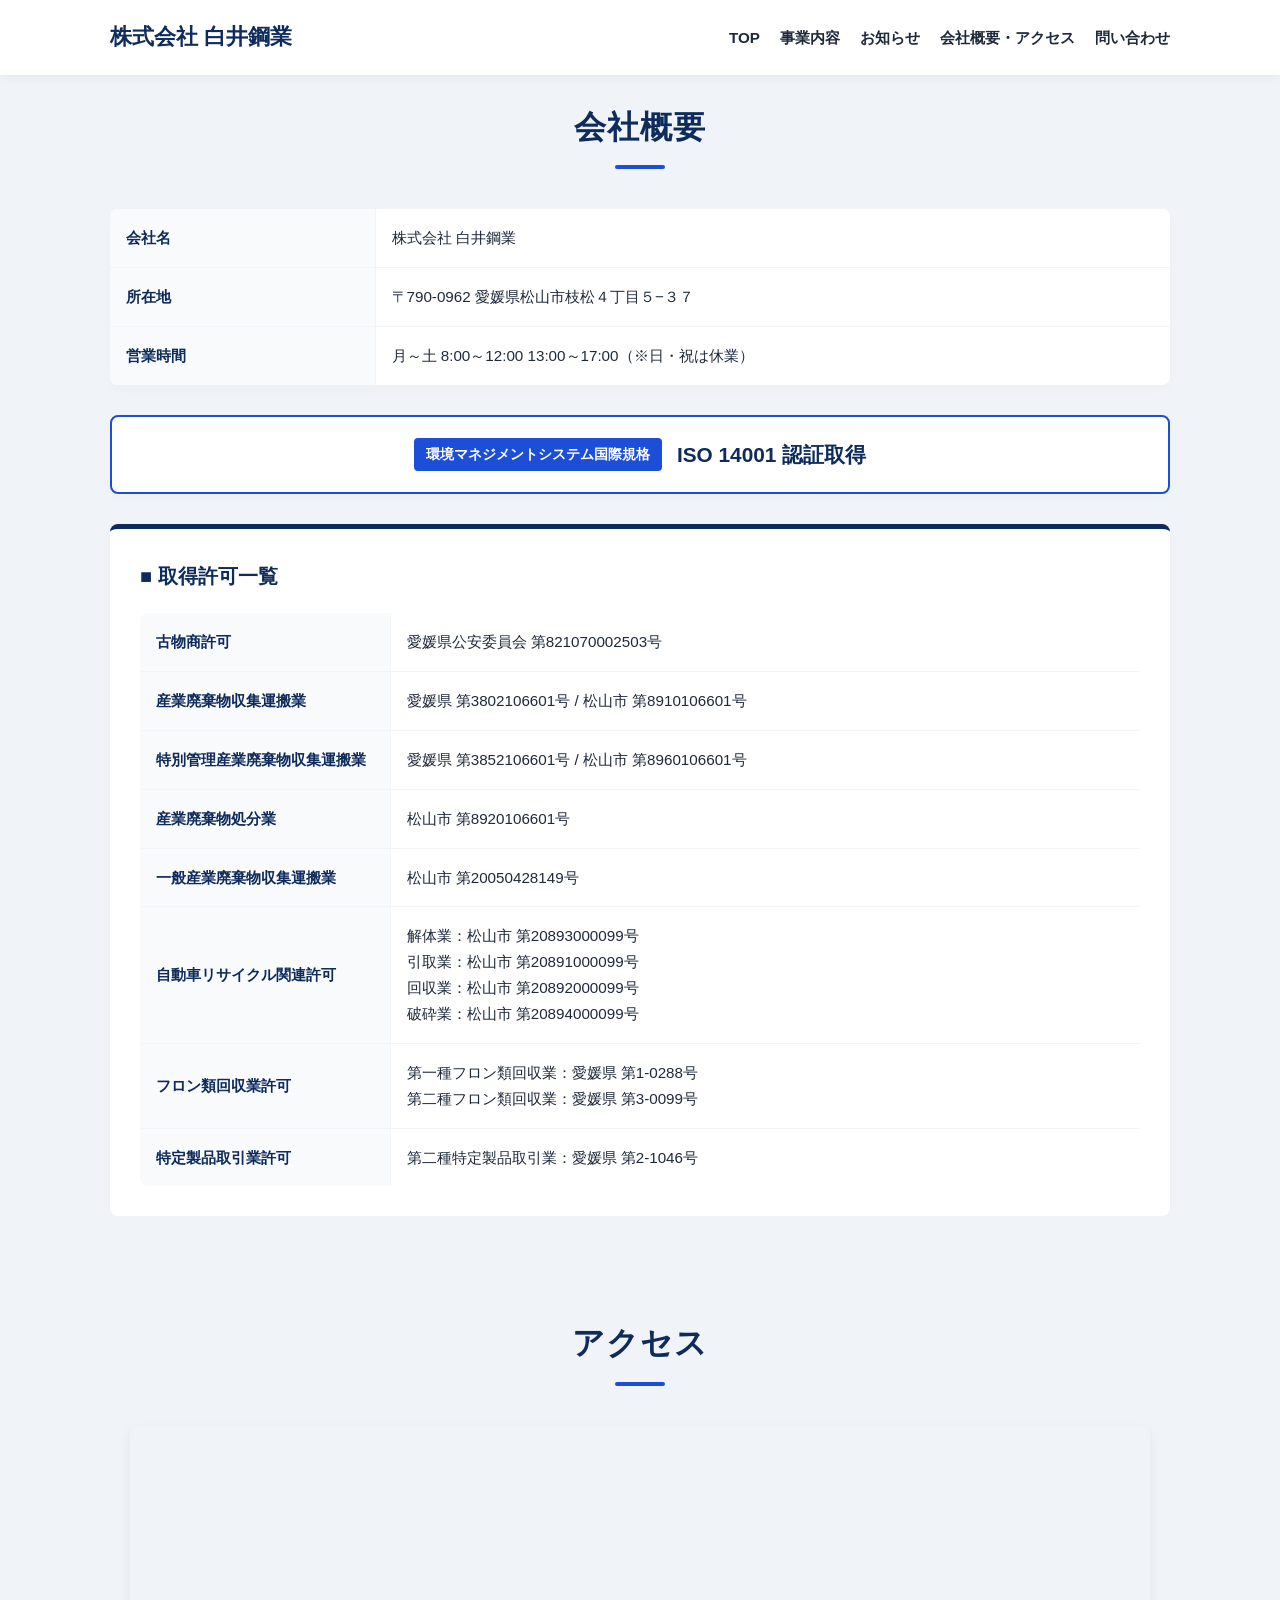
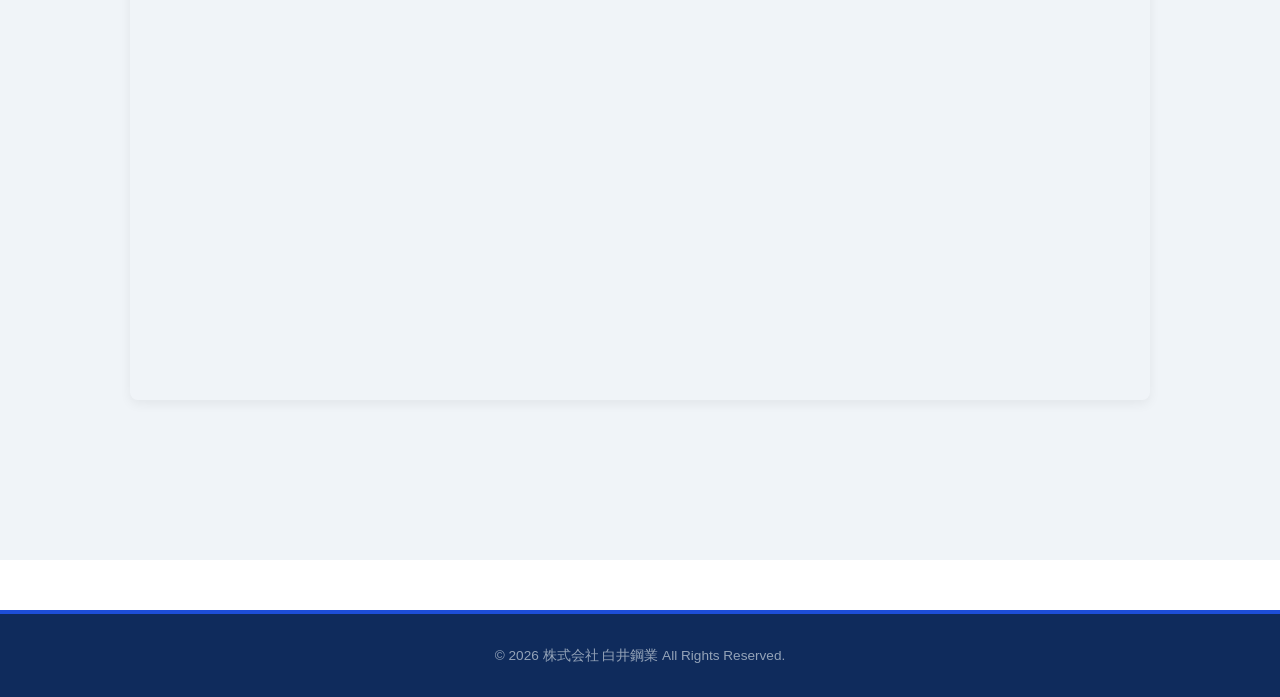
==== about.html @ 4e647e59 "Add files via upload" ====
<!DOCTYPE html>
<html lang="ja">
<head>
    <meta charset="UTF-8">
    <meta name="viewport" content="width=device-width, initial-scale=1.0">
    <title>株式会社 白井鋼業</title>
    <style>
        /* ベーススタイル */
        html {
            scroll-behavior: smooth;
        }
        :root {
            --primary-color: #0f2b5c; /* 白井鋼業様の軸となる「深いロイヤルブルー」 */
            --secondary-color: #1d4ed8; /* アクセントとなる鮮やかな青 */
            --accent-color: #60a5fa; /* 暗い背景でもハッキリ見える明るい青 */
            --alert-color: #e11d48; /* 注意書き用のハッキリした赤 */
            --dark-color: #1e293b; /* 通常文字用の濃いグレー（ほぼ黒） */
            --light-color: #f0f4f8; /* 薄い背景用の爽やかな淡いブルーグレー */
        }
        * { box-sizing: border-box; margin: 0; padding: 0; }
        body { font-family: 'Helvetica Neue', Arial, 'Hiragino Kaku Gothic ProN', Meiryo, sans-serif; line-height: 1.7; color: var(--dark-color); background: #fff; }
        a { text-decoration: none; color: inherit; transition: 0.2s; }
        ul { list-style: none; }
        .container { max-width: 1100px; margin: 0 auto; padding: 0 20px; }
        
        /* セクションタイトル */
        .section-title { text-align: center; margin-bottom: 40px; font-size: 2rem; font-weight: bold; position: relative; padding-bottom: 15px; letter-spacing: 1px; color: var(--primary-color); }
        .section-title::after { content: ''; position: absolute; bottom: 0; left: 50%; transform: translateX(-50%); width: 50px; height: 4px; background: var(--secondary-color); border-radius: 2px; }
        section { padding: 80px 0; }

 /* ヘッダーの統一設定 */
        header { background: #fff; box-shadow: 0 2px 10px rgba(0,0,0,0.05); position: fixed; width: 100%; top: 0; height: 75px; z-index: 100; display: flex; align-items: center; }
        .header-wrap { display: flex; justify-content: space-between; align-items: center; width: 100%; max-width: 1100px; margin: 0 auto; padding: 0 20px; }
        .logo { font-weight: bold; font-size: 1.35rem; color: #0f2b5c; }
        .nav-links { display: flex; gap: 20px; font-weight: bold; font-size: 0.95rem; }
        .nav-links a:hover { color: #1d4ed8; }

/* 修正後（例：200pxにするとかなり広くなります） */
#about { 
    background-color: var(--light-color); 
    padding-top: 100px; /* ここを大きくすると上の余白が広がります */
    padding-bottom: 80px;

/* 2. アクセスセクション（上の表との距離を確保） */
.access-section {
    margin-top: 200px; /* ここでアクセスの上の隙間を調整します（広げたい場合は数字を大きくしてください） */
}



        /* メインビジュアル（美しいブルーグラデーション） */
        .hero { 
            background: linear-gradient(135deg, #0f2b5c 0%, #1e40af 100%); 
            padding: 130px 0 80px; 
            text-align: center; 
            margin-top: 75px; 
        }
        .fade-in-up {
            opacity: 0;
            transform: translateY(20px);
            animation: popUp 1.2s ease-out forwards;
            max-width: 500px;
            width: 85%;
            height: auto;
            margin: 0 auto 35px auto;
            display: block;
            filter: drop-shadow(0 8px 16px rgba(0,0,0,0.25));
        }
        @keyframes popUp {
            to { opacity: 1; transform: translateY(0); }
        }

        /* ボタン */
        .hero-btns { display: flex; justify-content: center; gap: 15px; flex-wrap: wrap; }
        .btn { display: inline-block; padding: 14px 35px; font-weight: bold; border-radius: 6px; transition: 0.3s; cursor: pointer; font-size: 0.95rem; box-shadow: 0 4px 6px rgba(0,0,0,0.1); }
        .btn-corporate { background: transparent; color: #fff; border: 2px solid rgba(255,255,255,0.5); }
        .btn-corporate:hover { background: rgba(255,255,255,0.15); border-color: #fff; }
        .btn-individual { background: #fff; color: var(--primary-color); border: 2px solid #fff; }
        .btn-individual:hover { background: var(--light-color); border-color: var(--light-color); }
        .btn:hover { transform: translateY(-2px); box-shadow: 0 8px 15px rgba(0,0,0,0.2); }

        /* グリッド ＆ カード（後半の見やすさを維持） */
        .grid { display: grid; grid-template-columns: repeat(auto-fit, minmax(240px, 1fr)); gap: 25px; margin-bottom: 40px; }
        .card { background: #fff; padding: 30px 25px; border-radius: 8px; box-shadow: 0 4px 15px rgba(15,23,42,0.04); border: 1px solid #e2e8f0; }
        .card h3 { margin-bottom: 15px; color: var(--primary-color); font-size: 1.2rem; font-weight: bold; }
        .step-num { display: inline-block; background: var(--secondary-color); color: #fff; width: 24px; height: 24px; text-align: center; line-height: 24px; border-radius: 50%; margin-right: 10px; font-size: 0.85rem; font-weight: bold; }

        /* 注意書き（スマホでもハッキリと） */
        .alert-text { color: var(--alert-color); font-weight: bold; margin-top: 15px; font-size: 0.95rem; background: rgba(225,29,72,0.06); padding: 12px; border-radius: 6px; border-left: 4px solid var(--alert-color); }

        /* 1. 事業内容（青ベースの高コントラスト） */
        #business { background: var(--primary-color); color: #fff; }
        #business .section-title { color: #fff; }
        #business .section-title::after { background: var(--accent-color); }
        .business-card-grid { display: grid; grid-template-columns: repeat(auto-fit, minmax(230px, 1fr)); gap: 15px; }
        .business-card { background: rgba(255,255,255,0.06); border: 1px solid rgba(255,255,255,0.12); padding: 22px; border-radius: 8px; text-align: center; font-weight: bold; color: #f8fafc; transition: 0.3s; font-size: 1rem; display: flex; align-items: center; justify-content: center; min-height: 70px; }
        .business-card:hover { border-color: var(--accent-color); background: rgba(255,255,255,0.15); transform: translateY(-2px); }

        /* 3. 取り扱い品目（スクラップ） */
        #items { background-color: var(--light-color); }
        .items-list { display: grid; grid-template-columns: repeat(auto-fit, minmax(280px, 1fr)); gap: 20px; }
        .item-box { border: 1px solid #e2e8f0; padding: 22px; border-radius: 8px; background: #fff; box-shadow: 0 4px 10px rgba(0,0,0,0.02); transition: 0.3s; border-left: 5px solid var(--secondary-color); }
        .item-box:hover { transform: translateY(-2px); box-shadow: 0 8px 20px rgba(0,0,0,0.06); }
        .item-title { font-size: 1.2rem; font-weight: bold; color: var(--primary-color); margin-bottom: 6px; }
        .item-desc { font-size: 0.95rem; color: #475569; }

        /* 会社概要・テーブル */
        #about { background-color: var(--light-color); }
        .profile-table { width: 100%; border-collapse: collapse; background: #fff; box-shadow: 0 4px 12px rgba(0,0,0,0.02); border-radius: 8px; overflow: hidden; margin-bottom: 30px; }
        .profile-table th, .profile-table td { padding: 16px; border-bottom: 1px solid #f1f5f9; text-align: left; font-size: 0.95rem; }
        .profile-table th { width: 25%; background: #f8fafc; font-weight: bold; color: var(--primary-color); border-right: 1px solid #f1f5f9; }
        .profile-table tr:last-child th, .profile-table tr:last-child td { border-bottom: none; }
        
        /* ISO認証ボックス */
        .iso-box { background: #fff; border: 2px solid var(--secondary-color); padding: 20px; border-radius: 8px; display: flex; align-items: center; justify-content: center; gap: 15px; box-shadow: 0 4px 10px rgba(0,0,0,0.02); margin: 30px 0; }
        .iso-badge { background: var(--secondary-color); color: #fff; padding: 5px 12px; font-weight: bold; border-radius: 4px; font-size: 0.85rem; }
        .iso-text { font-size: 1.3rem; font-weight: bold; color: var(--primary-color); }

        /* 許認可エリア */
        .license-container { background: #fff; padding: 30px; border-radius: 8px; border-top: 5px solid var(--primary-color); box-shadow: 0 4px 12px rgba(0,0,0,0.02); }

        /* アクセス */
        .access-title { font-size: 1.35rem; font-weight: bold; color: var(--primary-color); margin-bottom: 15px; }
        .map-container { position: relative; padding-bottom: 56.25%; height: 0; overflow: hidden; border-radius: 8px; box-shadow: 0 4px 12px rgba(0,0,0,0.06); margin-top: 15px; }
        .map-container iframe { position: absolute; top: 0; left: 0; width: 100% !important; height: 100% !important; border: 0; }

        /* お問い合わせエリア */
        .contact-box { background: #fff; padding: 45px 30px; border-radius: 12px; box-shadow: 0 8px 25px rgba(15,23,42,0.06); text-align: center; border: 1px solid #e2e8f0; }
        .tel-card { background: var(--light-color); padding: 25px 20px; border-radius: 8px; border: 2px solid var(--secondary-color); max-width: 600px; margin: 25px auto 20px auto; }
        .tel-card label { display: block; font-size: 0.95rem; color: var(--secondary-color); font-weight: bold; margin-bottom: 8px; }
        .tel-number { font-size: 3.2rem; font-weight: bold; color: var(--primary-color); line-height: 1.2; font-family: Arial, sans-serif; }
        .tel-number a { color: var(--primary-color); text-decoration: none; }

        .sub-contact-line { display: flex; justify-content: center; gap: 40px; flex-wrap: wrap; margin-top: 25px; font-size: 1.15rem; color: #334155; }
        .sub-contact-line span strong { color: var(--primary-color); }
        .email-link { color: var(--secondary-color); font-weight: bold; text-decoration: underline; }

        /* フッター */
        footer { background: var(--primary-color); color: #94a3b8; text-align: center; padding: 25px 0; font-size: 0.85rem; border-top: 4px solid var(--secondary-color); }

        /* 📱 スマホ専用の表示調整（ここで見えにくさを解消） */
        @media (max-width: 768px) {
            .nav-links { display: none; } /* スマホではナビを非表示にしスッキリ */
            section { padding: 55px 0; }
            .section-title { font-size: 1.6rem; margin-bottom: 30px; }
            
            /* メイン画像とボタンの調整 */
            .hero { padding: 110px 0 60px; margin-top: 75px; }
            .fade-in-up { max-width: 90%; margin-bottom: 25px; }
            .btn { width: 100%; max-width: 280px; padding: 14px; text-align: center; }
            
            /* 表（テーブル）をスマホで見やすく縦並びに */
            .profile-table th, .profile-table td { display: block; width: 100%; border-right: none; padding: 12px 15px; }
            .profile-table th { background: #f1f5f9; border-bottom: none; }
            
            /* ISOと許認可の調整 */
            .iso-box { flex-direction: column; text-align: center; gap: 8px; padding: 15px; }
            .iso-text { font-size: 1.1rem; }
            .license-container { padding: 15px; }
            
            /* 電話番号をスマホで押しやすいサイズに */
            .tel-number { font-size: 2.2rem; }
            .tel-number a { pointer-events: auto; color: var(--secondary-color); text-decoration: underline; } /* スマホでは青文字にしてリンクだと分かりやすく */
            
            .sub-contact-line { flex-direction: column; gap: 10px; font-size: 1.05rem; align-items: center; }
        }
    </style>
</head>
<body>

    <!-- ヘッダー -->
    <header>
        <div class="container header-wrap">
            <div class="logo">株式会社 白井鋼業</div>
<nav>
    <ul class="nav-links" id="navLinks">
        <!-- #business とすることで id="business" のセクションへ飛びます -->
        <li><a href="index.html#top">TOP</a></li>
        <!-- #business とすることで id="business" のセクションへ飛びます -->
        <li><a href="business.html">事業内容</a></li>
        <li><a href="news.html">お知らせ</a></li>
        <li><a href="about.html">会社概要・アクセス</a></li>
        <li><a href="top.html#contact">問い合わせ</a></li>
    </ul>
</nav>

        </div>
    </header>



   
    <!-- 5. 会社概要・許認可 -->
<section id="about">
        <div class="container">
            <h2 class="section-title">会社概要</h2>
            <div class="about-wrap">
                
                <!-- 会社概要（基本情報） -->
                <table class="profile-table">
                    <tr>
                        <th>会社名</th>
                        <td>株式会社 白井鋼業</td>
                    </tr>
                    <tr>
                        <th>所在地</th>
                        <td>〒790-0962 愛媛県松山市枝松４丁目５−３７</td>
                    </tr>
                    <tr>
                        <th>営業時間</th>
                        <td>月～土 8:00～12:00 13:00～17:00（※日・祝は休業）</td>
                    </tr>
                </table>

                <!-- 認証取得 ISO 14001 ボックス -->
                <div class="iso-box">
                    <span class="iso-badge">環境マネジメントシステム国際規格</span>
                    <span class="iso-text">ISO 14001 認証取得</span>
                </div>

                <!-- 取得許可 -->
                <div class="license-container">
                    <h3 style="margin-bottom: 20px; font-size: 1.25rem; font-weight:bold; color: var(--primary-color);">■ 取得許可一覧</h3>
                    <table class="profile-table" style="box-shadow: none; margin-bottom: 0;">
                        <tr><th>古物商許可</th><td>愛媛県公安委員会 第821070002503号</td></tr>
                        <tr><th>産業廃棄物収集運搬業</th><td>愛媛県 第3802106601号 / 松山市 第8910106601号</td></tr>
                        <tr><th>特別管理産業廃棄物収集運搬業</th><td>愛媛県 第3852106601号 / 松山市 第8960106601号</td></tr>
                        <tr><th>産業廃棄物処分業</th><td>松山市 第8920106601号</td></tr>
                        <tr><th>一般産業廃棄物収集運搬業</th><td>松山市 第20050428149号</td></tr>
                        <tr><th>自動車リサイクル関連許可</th><td>解体業：松山市 第20893000099号<br>引取業：松山市 第20891000099号<br>回収業：松山市 第20892000099号<br>破砕業：松山市 第20894000099号</td></tr>
                        <tr><th>フロン類回収業許可</th><td>第一種フロン類回収業：愛媛県 第1-0288号<br>第二種フロン類回収業：愛媛県 第3-0099号</td></tr>
                        <tr><th>特定製品取引業許可</th><td>第二種特定製品取引業：愛媛県 第2-1046号</td></tr>
                    </table>
                </div>


               <!-- アクセス＆Googleマップ -->
<section id="about">
        <div class="container">
            <h2 class="section-title">アクセス</h2>
            <div class="about-wrap">
                    <div class="map-container">
                        <iframe src="https://www.google.com/maps/embed?pb=!1m18!1m12!1m3!1d3931.378990721318!2d132.7812242761702!3d33.831172629370386!2m3!1f0!2f0!3f0!3m2!1i1024!2i768!4f13.1!3m3!1m2!1s0x354fe5fd306ce863%3A0xf40fdbd96e90636!2zKOagqinnmb3kupXpi7zmpa0!5e1!3m2!1sja!2sjp!4v1782179105269!5m2!1sja!2sjp" loading="lazy" referrerpolicy="no-referrer-when-downgrade"></iframe>
                    </div>
                </div>

            </div>
        </div>
    </section>

    <!-- フッター -->
<footer style="background-color: #0f2b5c; color: #94a3b8; text-align: center; padding: 30px 0; border-top: 4px solid #1d4ed8; margin-top: 50px; font-size: 0.85rem;">
    <p>&copy; 2026 株式会社 白井鋼業 All Rights Reserved.</p>
</footer>

</body>
</html>
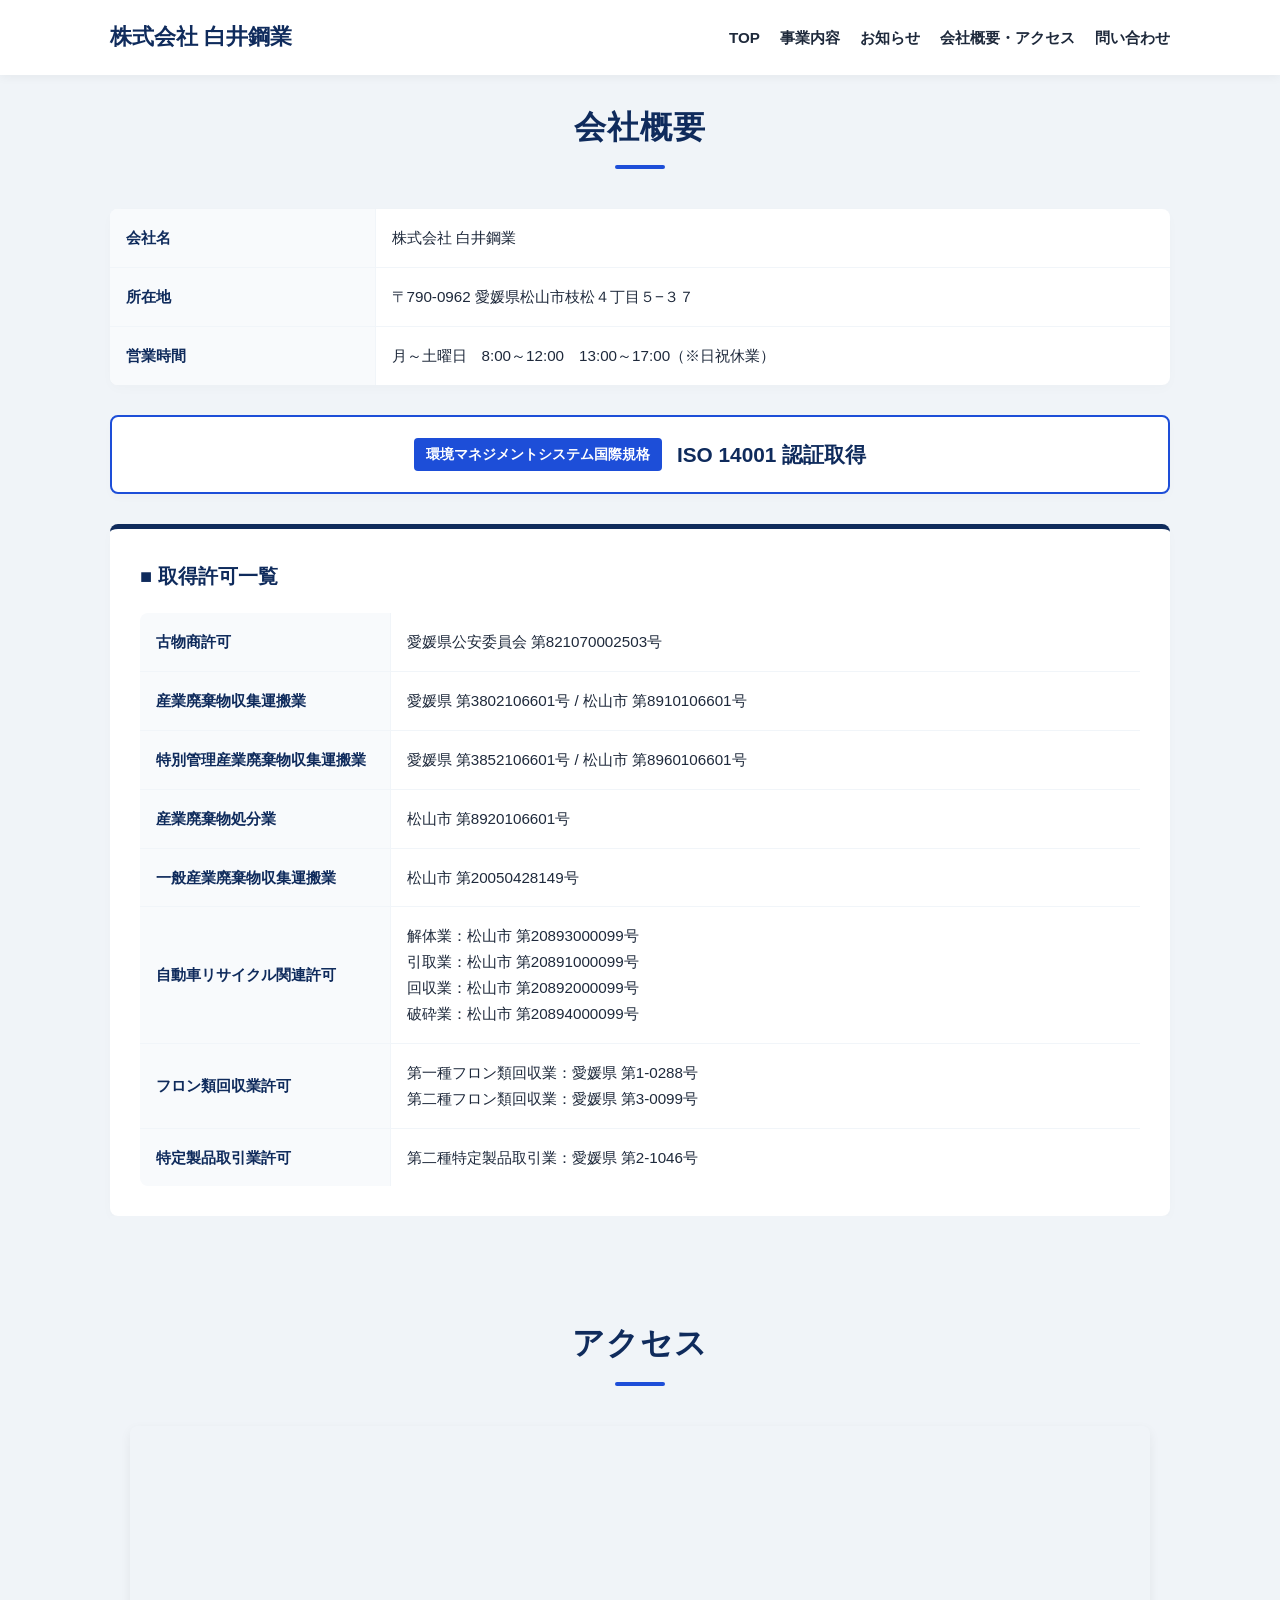
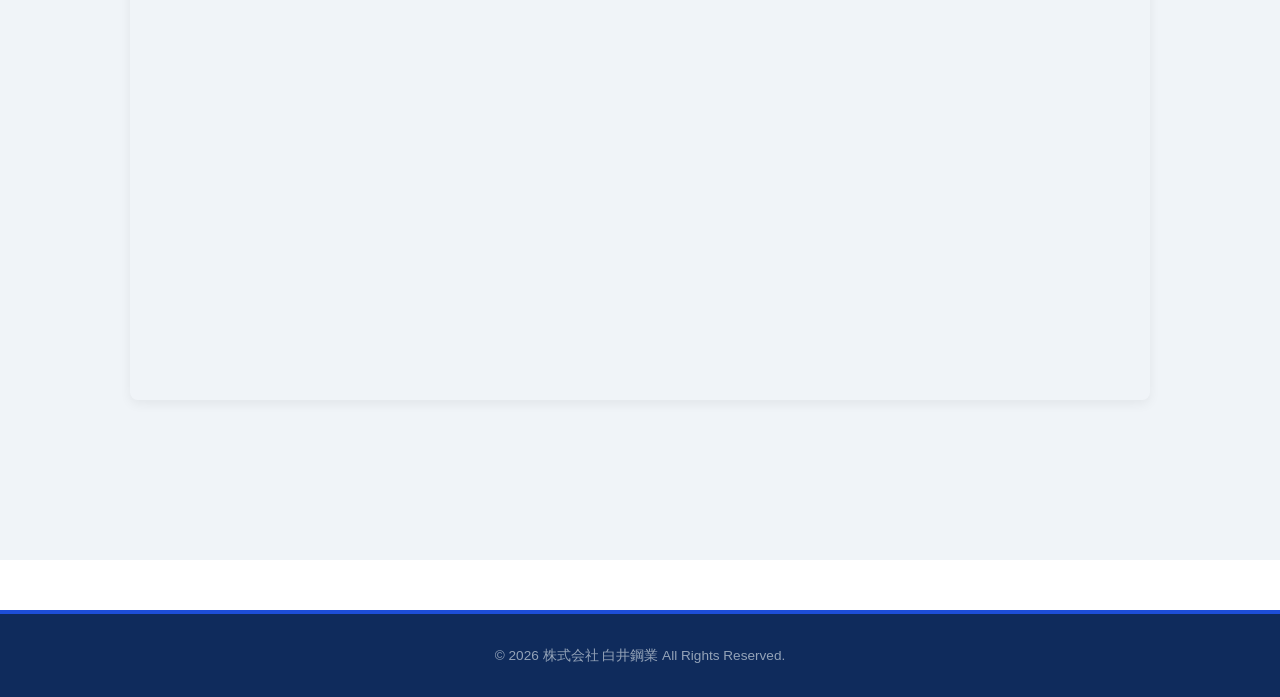
==== commit 342bd5c9: "Add files via upload" ====
--- a/about.html
+++ b/about.html
@@ -174,13 +174,11 @@
             <div class="logo">株式会社 白井鋼業</div>
 <nav>
     <ul class="nav-links" id="navLinks">
-        <!-- #business とすることで id="business" のセクションへ飛びます -->
         <li><a href="index.html#top">TOP</a></li>
-        <!-- #business とすることで id="business" のセクションへ飛びます -->
         <li><a href="business.html">事業内容</a></li>
         <li><a href="news.html">お知らせ</a></li>
         <li><a href="about.html">会社概要・アクセス</a></li>
-        <li><a href="top.html#contact">問い合わせ</a></li>
+        <li><a href="index.html#contact">問い合わせ</a></li>
     </ul>
 </nav>
 
@@ -208,7 +206,7 @@
                     </tr>
                     <tr>
                         <th>営業時間</th>
-                        <td>月～土 8:00～12:00 13:00～17:00（※日・祝は休業）</td>
+                        <td>月～土曜日　8:00～12:00　13:00～17:00（※日祝休業）</td>
                     </tr>
                 </table>
 
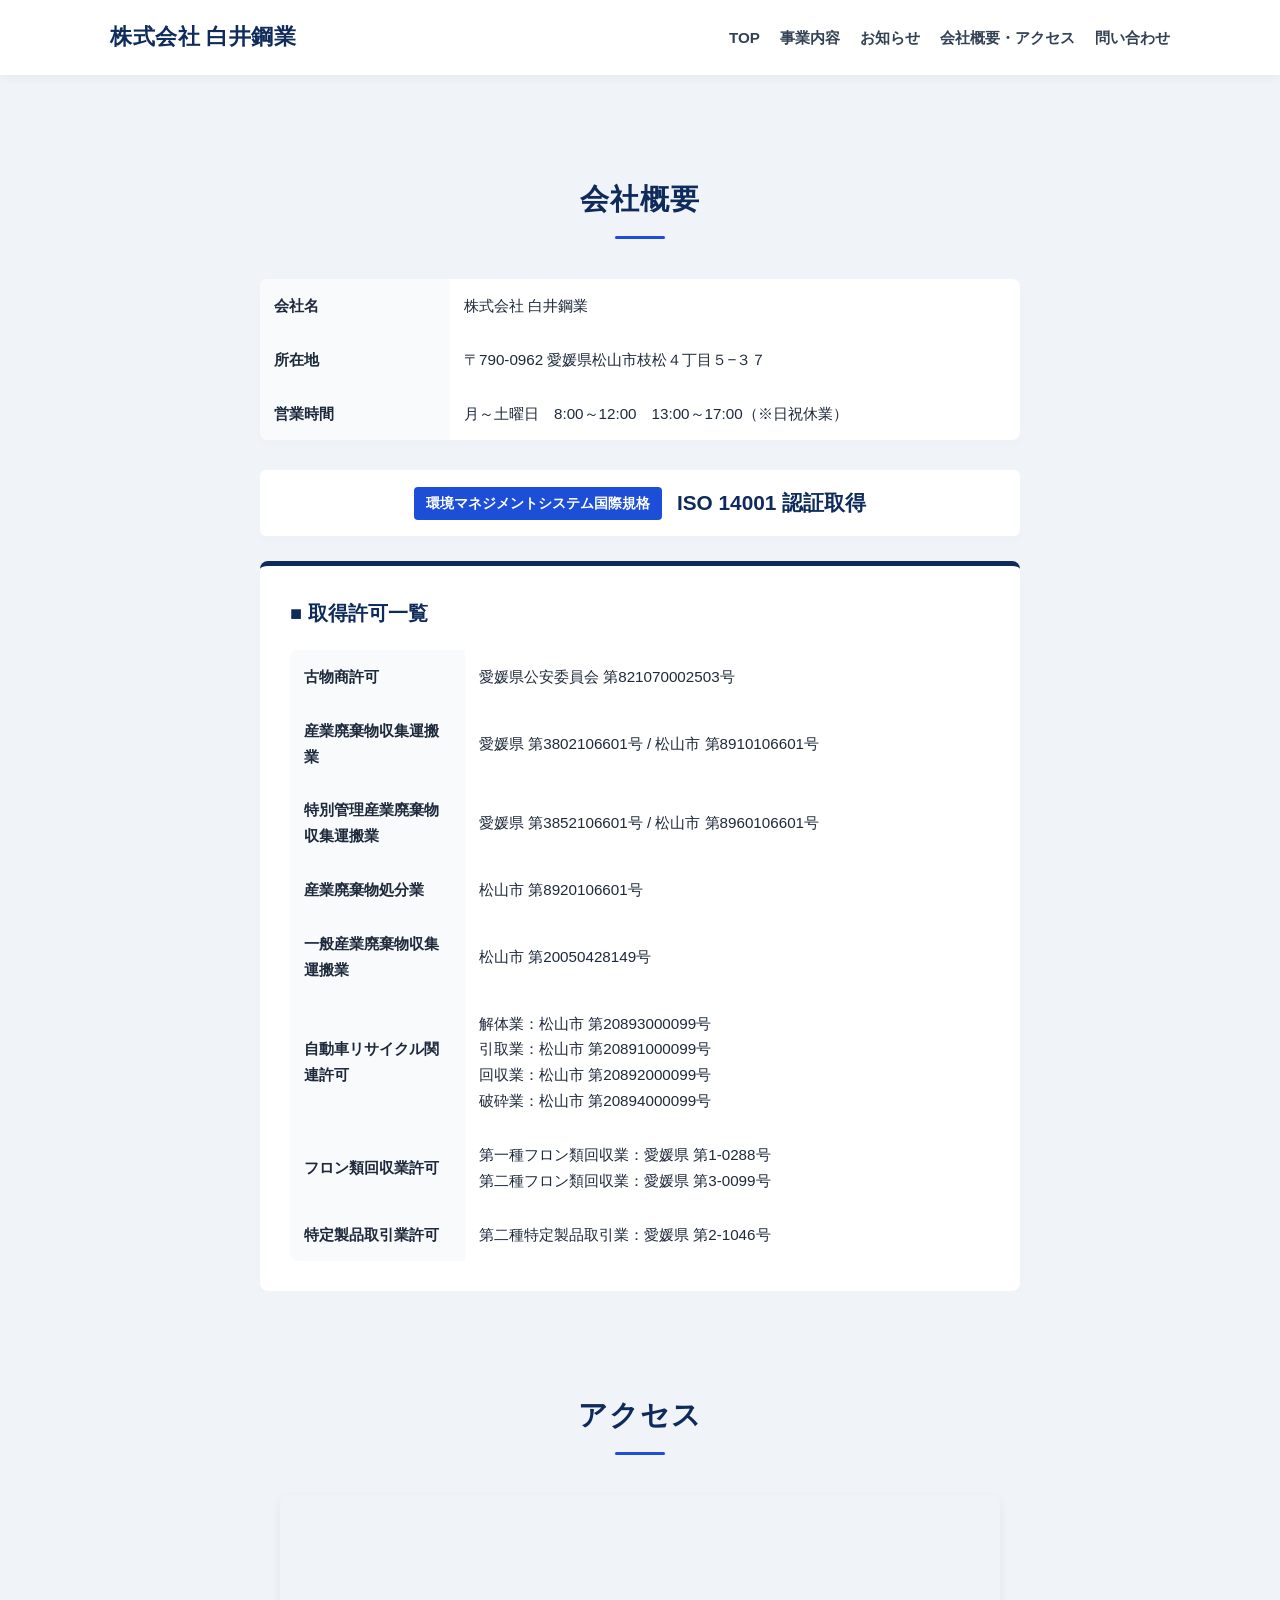
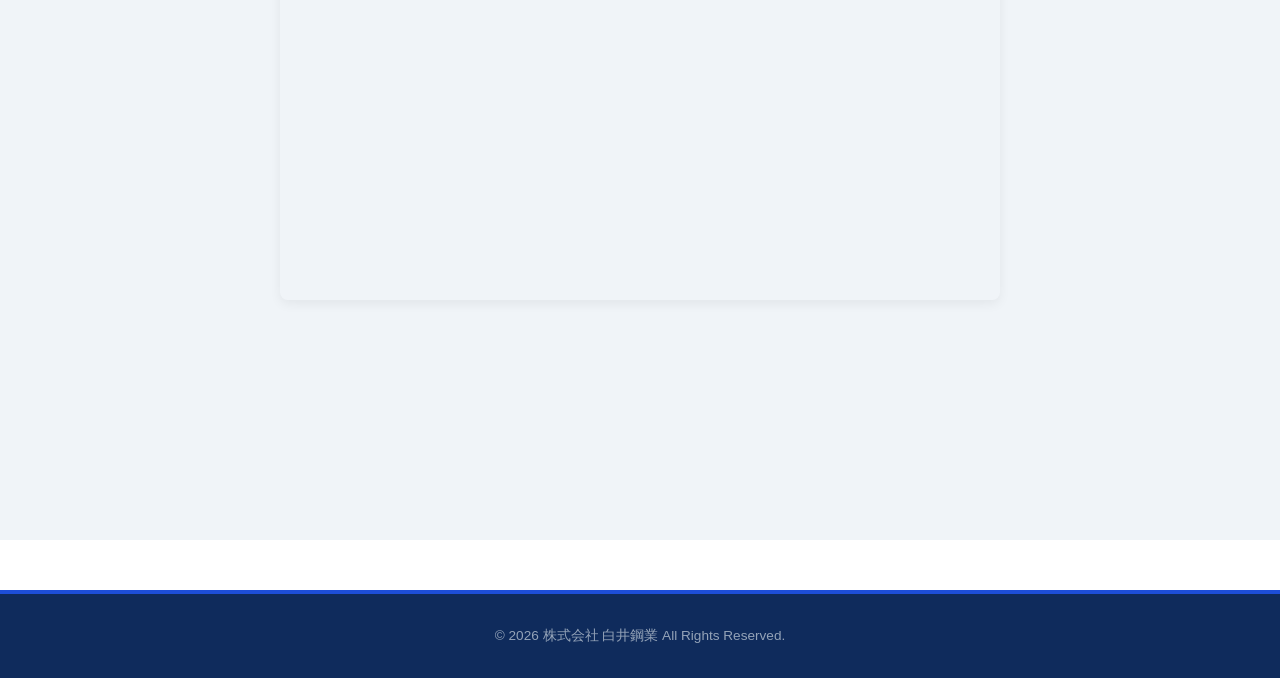
==== commit 02c721f4: "Add files via upload" ====
--- a/about.html
+++ b/about.html
@@ -4,186 +4,32 @@
     <meta charset="UTF-8">
     <meta name="viewport" content="width=device-width, initial-scale=1.0">
     <title>株式会社 白井鋼業</title>
-    <style>
-        /* ベーススタイル */
-        html {
-            scroll-behavior: smooth;
-        }
-        :root {
-            --primary-color: #0f2b5c; /* 白井鋼業様の軸となる「深いロイヤルブルー」 */
-            --secondary-color: #1d4ed8; /* アクセントとなる鮮やかな青 */
-            --accent-color: #60a5fa; /* 暗い背景でもハッキリ見える明るい青 */
-            --alert-color: #e11d48; /* 注意書き用のハッキリした赤 */
-            --dark-color: #1e293b; /* 通常文字用の濃いグレー（ほぼ黒） */
-            --light-color: #f0f4f8; /* 薄い背景用の爽やかな淡いブルーグレー */
-        }
-        * { box-sizing: border-box; margin: 0; padding: 0; }
-        body { font-family: 'Helvetica Neue', Arial, 'Hiragino Kaku Gothic ProN', Meiryo, sans-serif; line-height: 1.7; color: var(--dark-color); background: #fff; }
-        a { text-decoration: none; color: inherit; transition: 0.2s; }
-        ul { list-style: none; }
-        .container { max-width: 1100px; margin: 0 auto; padding: 0 20px; }
-        
-        /* セクションタイトル */
-        .section-title { text-align: center; margin-bottom: 40px; font-size: 2rem; font-weight: bold; position: relative; padding-bottom: 15px; letter-spacing: 1px; color: var(--primary-color); }
-        .section-title::after { content: ''; position: absolute; bottom: 0; left: 50%; transform: translateX(-50%); width: 50px; height: 4px; background: var(--secondary-color); border-radius: 2px; }
-        section { padding: 80px 0; }
-
- /* ヘッダーの統一設定 */
-        header { background: #fff; box-shadow: 0 2px 10px rgba(0,0,0,0.05); position: fixed; width: 100%; top: 0; height: 75px; z-index: 100; display: flex; align-items: center; }
-        .header-wrap { display: flex; justify-content: space-between; align-items: center; width: 100%; max-width: 1100px; margin: 0 auto; padding: 0 20px; }
-        .logo { font-weight: bold; font-size: 1.35rem; color: #0f2b5c; }
-        .nav-links { display: flex; gap: 20px; font-weight: bold; font-size: 0.95rem; }
-        .nav-links a:hover { color: #1d4ed8; }
-
-/* 修正後（例：200pxにするとかなり広くなります） */
-#about { 
-    background-color: var(--light-color); 
-    padding-top: 100px; /* ここを大きくすると上の余白が広がります */
-    padding-bottom: 80px;
-
-/* 2. アクセスセクション（上の表との距離を確保） */
-.access-section {
-    margin-top: 200px; /* ここでアクセスの上の隙間を調整します（広げたい場合は数字を大きくしてください） */
-}
-
-
-
-        /* メインビジュアル（美しいブルーグラデーション） */
-        .hero { 
-            background: linear-gradient(135deg, #0f2b5c 0%, #1e40af 100%); 
-            padding: 130px 0 80px; 
-            text-align: center; 
-            margin-top: 75px; 
-        }
-        .fade-in-up {
-            opacity: 0;
-            transform: translateY(20px);
-            animation: popUp 1.2s ease-out forwards;
-            max-width: 500px;
-            width: 85%;
-            height: auto;
-            margin: 0 auto 35px auto;
-            display: block;
-            filter: drop-shadow(0 8px 16px rgba(0,0,0,0.25));
-        }
-        @keyframes popUp {
-            to { opacity: 1; transform: translateY(0); }
-        }
-
-        /* ボタン */
-        .hero-btns { display: flex; justify-content: center; gap: 15px; flex-wrap: wrap; }
-        .btn { display: inline-block; padding: 14px 35px; font-weight: bold; border-radius: 6px; transition: 0.3s; cursor: pointer; font-size: 0.95rem; box-shadow: 0 4px 6px rgba(0,0,0,0.1); }
-        .btn-corporate { background: transparent; color: #fff; border: 2px solid rgba(255,255,255,0.5); }
-        .btn-corporate:hover { background: rgba(255,255,255,0.15); border-color: #fff; }
-        .btn-individual { background: #fff; color: var(--primary-color); border: 2px solid #fff; }
-        .btn-individual:hover { background: var(--light-color); border-color: var(--light-color); }
-        .btn:hover { transform: translateY(-2px); box-shadow: 0 8px 15px rgba(0,0,0,0.2); }
-
-        /* グリッド ＆ カード（後半の見やすさを維持） */
-        .grid { display: grid; grid-template-columns: repeat(auto-fit, minmax(240px, 1fr)); gap: 25px; margin-bottom: 40px; }
-        .card { background: #fff; padding: 30px 25px; border-radius: 8px; box-shadow: 0 4px 15px rgba(15,23,42,0.04); border: 1px solid #e2e8f0; }
-        .card h3 { margin-bottom: 15px; color: var(--primary-color); font-size: 1.2rem; font-weight: bold; }
-        .step-num { display: inline-block; background: var(--secondary-color); color: #fff; width: 24px; height: 24px; text-align: center; line-height: 24px; border-radius: 50%; margin-right: 10px; font-size: 0.85rem; font-weight: bold; }
-
-        /* 注意書き（スマホでもハッキリと） */
-        .alert-text { color: var(--alert-color); font-weight: bold; margin-top: 15px; font-size: 0.95rem; background: rgba(225,29,72,0.06); padding: 12px; border-radius: 6px; border-left: 4px solid var(--alert-color); }
-
-        /* 1. 事業内容（青ベースの高コントラスト） */
-        #business { background: var(--primary-color); color: #fff; }
-        #business .section-title { color: #fff; }
-        #business .section-title::after { background: var(--accent-color); }
-        .business-card-grid { display: grid; grid-template-columns: repeat(auto-fit, minmax(230px, 1fr)); gap: 15px; }
-        .business-card { background: rgba(255,255,255,0.06); border: 1px solid rgba(255,255,255,0.12); padding: 22px; border-radius: 8px; text-align: center; font-weight: bold; color: #f8fafc; transition: 0.3s; font-size: 1rem; display: flex; align-items: center; justify-content: center; min-height: 70px; }
-        .business-card:hover { border-color: var(--accent-color); background: rgba(255,255,255,0.15); transform: translateY(-2px); }
-
-        /* 3. 取り扱い品目（スクラップ） */
-        #items { background-color: var(--light-color); }
-        .items-list { display: grid; grid-template-columns: repeat(auto-fit, minmax(280px, 1fr)); gap: 20px; }
-        .item-box { border: 1px solid #e2e8f0; padding: 22px; border-radius: 8px; background: #fff; box-shadow: 0 4px 10px rgba(0,0,0,0.02); transition: 0.3s; border-left: 5px solid var(--secondary-color); }
-        .item-box:hover { transform: translateY(-2px); box-shadow: 0 8px 20px rgba(0,0,0,0.06); }
-        .item-title { font-size: 1.2rem; font-weight: bold; color: var(--primary-color); margin-bottom: 6px; }
-        .item-desc { font-size: 0.95rem; color: #475569; }
-
-        /* 会社概要・テーブル */
-        #about { background-color: var(--light-color); }
-        .profile-table { width: 100%; border-collapse: collapse; background: #fff; box-shadow: 0 4px 12px rgba(0,0,0,0.02); border-radius: 8px; overflow: hidden; margin-bottom: 30px; }
-        .profile-table th, .profile-table td { padding: 16px; border-bottom: 1px solid #f1f5f9; text-align: left; font-size: 0.95rem; }
-        .profile-table th { width: 25%; background: #f8fafc; font-weight: bold; color: var(--primary-color); border-right: 1px solid #f1f5f9; }
-        .profile-table tr:last-child th, .profile-table tr:last-child td { border-bottom: none; }
-        
-        /* ISO認証ボックス */
-        .iso-box { background: #fff; border: 2px solid var(--secondary-color); padding: 20px; border-radius: 8px; display: flex; align-items: center; justify-content: center; gap: 15px; box-shadow: 0 4px 10px rgba(0,0,0,0.02); margin: 30px 0; }
-        .iso-badge { background: var(--secondary-color); color: #fff; padding: 5px 12px; font-weight: bold; border-radius: 4px; font-size: 0.85rem; }
-        .iso-text { font-size: 1.3rem; font-weight: bold; color: var(--primary-color); }
-
-        /* 許認可エリア */
-        .license-container { background: #fff; padding: 30px; border-radius: 8px; border-top: 5px solid var(--primary-color); box-shadow: 0 4px 12px rgba(0,0,0,0.02); }
-
-        /* アクセス */
-        .access-title { font-size: 1.35rem; font-weight: bold; color: var(--primary-color); margin-bottom: 15px; }
-        .map-container { position: relative; padding-bottom: 56.25%; height: 0; overflow: hidden; border-radius: 8px; box-shadow: 0 4px 12px rgba(0,0,0,0.06); margin-top: 15px; }
-        .map-container iframe { position: absolute; top: 0; left: 0; width: 100% !important; height: 100% !important; border: 0; }
-
-        /* お問い合わせエリア */
-        .contact-box { background: #fff; padding: 45px 30px; border-radius: 12px; box-shadow: 0 8px 25px rgba(15,23,42,0.06); text-align: center; border: 1px solid #e2e8f0; }
-        .tel-card { background: var(--light-color); padding: 25px 20px; border-radius: 8px; border: 2px solid var(--secondary-color); max-width: 600px; margin: 25px auto 20px auto; }
-        .tel-card label { display: block; font-size: 0.95rem; color: var(--secondary-color); font-weight: bold; margin-bottom: 8px; }
-        .tel-number { font-size: 3.2rem; font-weight: bold; color: var(--primary-color); line-height: 1.2; font-family: Arial, sans-serif; }
-        .tel-number a { color: var(--primary-color); text-decoration: none; }
-
-        .sub-contact-line { display: flex; justify-content: center; gap: 40px; flex-wrap: wrap; margin-top: 25px; font-size: 1.15rem; color: #334155; }
-        .sub-contact-line span strong { color: var(--primary-color); }
-        .email-link { color: var(--secondary-color); font-weight: bold; text-decoration: underline; }
-
-        /* フッター */
-        footer { background: var(--primary-color); color: #94a3b8; text-align: center; padding: 25px 0; font-size: 0.85rem; border-top: 4px solid var(--secondary-color); }
-
-        /* 📱 スマホ専用の表示調整（ここで見えにくさを解消） */
-        @media (max-width: 768px) {
-            .nav-links { display: none; } /* スマホではナビを非表示にしスッキリ */
-            section { padding: 55px 0; }
-            .section-title { font-size: 1.6rem; margin-bottom: 30px; }
-            
-            /* メイン画像とボタンの調整 */
-            .hero { padding: 110px 0 60px; margin-top: 75px; }
-            .fade-in-up { max-width: 90%; margin-bottom: 25px; }
-            .btn { width: 100%; max-width: 280px; padding: 14px; text-align: center; }
-            
-            /* 表（テーブル）をスマホで見やすく縦並びに */
-            .profile-table th, .profile-table td { display: block; width: 100%; border-right: none; padding: 12px 15px; }
-            .profile-table th { background: #f1f5f9; border-bottom: none; }
-            
-            /* ISOと許認可の調整 */
-            .iso-box { flex-direction: column; text-align: center; gap: 8px; padding: 15px; }
-            .iso-text { font-size: 1.1rem; }
-            .license-container { padding: 15px; }
-            
-            /* 電話番号をスマホで押しやすいサイズに */
-            .tel-number { font-size: 2.2rem; }
-            .tel-number a { pointer-events: auto; color: var(--secondary-color); text-decoration: underline; } /* スマホでは青文字にしてリンクだと分かりやすく */
-            
-            .sub-contact-line { flex-direction: column; gap: 10px; font-size: 1.05rem; align-items: center; }
-        }
-    </style>
-</head>
+<link rel="stylesheet" href="style.css">
+   </head>
 <body>
 
     <!-- ヘッダー -->
-    <header>
-        <div class="container header-wrap">
-            <div class="logo">株式会社 白井鋼業</div>
-<nav>
-    <ul class="nav-links" id="navLinks">
-        <li><a href="index.html#top">TOP</a></li>
-        <li><a href="business.html">事業内容</a></li>
-        <li><a href="news.html">お知らせ</a></li>
-        <li><a href="about.html">会社概要・アクセス</a></li>
-        <li><a href="index.html#contact">問い合わせ</a></li>
-    </ul>
-</nav>
+   <header>
+    <div class="header-wrap">
+        <div class="logo"><a href="index.html">株式会社 白井鋼業</a></div>
+        
+        <button class="menu-btn" id="menuBtn">
+            <span></span>
+            <span></span>
+            <span></span>
+        </button>
 
-        </div>
-    </header>
+        <nav>
+            <ul class="nav-links" id="navLinks">
+                <li><a href="index.html">TOP</a></li>
+                <li><a href="index.html#business">事業内容</a></li>
+                <li><a href="news.html">お知らせ</a></li>
+                <li><a href="about.html">会社概要・アクセス</a></li>
+                <li><a href="index.html#contact">問い合わせ</a></li>
+            </ul>
+        </nav>
+    </div>
+</header>
 
 
 
@@ -251,5 +97,16 @@
     <p>&copy; 2026 株式会社 白井鋼業 All Rights Reserved.</p>
 </footer>
 
+<script>
+        const menuBtn = document.getElementById('menuBtn');
+        const navLinks = document.getElementById('navLinks');
+        if (menuBtn && navLinks) {
+            menuBtn.addEventListener('click', () => {
+                menuBtn.classList.toggle('active');
+                navLinks.classList.toggle('active');
+            });
+        }
+    </script>
+
 </body>
 </html>
--- a/style.css
+++ b/style.css
@@ -0,0 +1,386 @@
+/* ==========================================
+   株式会社 白井鋼業 共通＆メインCSS (style.css)
+   ========================================== */
+
+/* ベーススタイル */
+html {
+    scroll-behavior: smooth;
+}
+:root {
+    --primary-color: #0f2b5c;   /* 軸となる「深いロイヤルブルー」 */
+    --secondary-color: #1d4ed8; /* アクセントとなる鮮やかな青 */
+    --accent-color: #60a5fa;    /* 暗い背景でもハッキリ見える明るい青 */
+    --alert-color: #e11d48;     /* 注意書き用のハッキリした赤 */
+    --dark-color: #1e293b;      /* 通常文字用の濃いグレー（ほぼ黒） */
+    --light-color: #f0f4f8;     /* 薄い背景用の爽やかな淡いブルーグレー */
+    --border-color: #e2e8f0;
+}
+* { box-sizing: border-box; margin: 0; padding: 0; }
+body { 
+    font-family: 'Helvetica Neue', Arial, 'Hiragino Kaku Gothic ProN', Meiryo, sans-serif; 
+    line-height: 1.7; 
+    color: var(--dark-color); 
+    background: #fff; 
+}
+a { text-decoration: none; color: inherit; transition: 0.2s; }
+ul { list-style: none; }
+.container { max-width: 1100px; margin: 0 auto; padding: 0 20px; }
+
+/* セクションタイトル */
+.section-title { text-align: center; margin-bottom: 40px; font-size: 2rem; font-weight: bold; position: relative; padding-bottom: 15px; letter-spacing: 1px; color: var(--primary-color); }
+.section-title::after { content: ''; position: absolute; bottom: 0; left: 50%; transform: translateX(-50%); width: 50px; height: 4px; background: var(--secondary-color); border-radius: 2px; }
+section { padding: 80px 0; }
+
+/* ------------------------------------------
+   ヘッダー (半透明ガラスモーフィズム対応)
+   ------------------------------------------ */
+header { 
+    background: rgba(255, 255, 255, 0.95); 
+    backdrop-filter: blur(5px); 
+    box-shadow: 0 2px 10px rgba(0,0,0,0.05); 
+    position: fixed; 
+    width: 100%; 
+    top: 0; 
+    left: 0;
+    z-index: 100; 
+}
+.header-wrap { 
+    display: flex; 
+    justify-content: space-between; 
+    align-items: center; 
+    height: 75px; 
+    max-width: 1100px;
+    margin: 0 auto;
+    padding: 0 20px;
+    position: relative; 
+}
+.logo { 
+    font-weight: bold; 
+    font-size: 1.35rem; 
+    color: var(--primary-color); 
+    letter-spacing: 0.5px; 
+    z-index: 110; 
+}
+.logo a { color: var(--primary-color); }
+
+/* PC用ナビゲーション */
+.nav-links { display: flex; gap: 20px; font-weight: bold; font-size: 0.95rem; }
+.nav-links a { color: #334155; }
+.nav-links a:hover { color: var(--secondary-color); }
+
+/* スマホ用メニューボタン */
+.menu-btn { 
+    display: none; 
+    flex-direction: column; 
+    justify-content: space-between; 
+    width: 30px; 
+    height: 20px; 
+    background: transparent; 
+    border: none; 
+    cursor: pointer; 
+    z-index: 110; 
+}
+.menu-btn span { 
+    width: 100%; 
+    height: 3px; 
+    background-color: var(--primary-color); 
+    border-radius: 2px; 
+    transition: all 0.3s ease; 
+}
+
+/* ------------------------------------------
+   メインビジュアル & ボタン
+   ------------------------------------------ */
+.hero { background: #f8fafc; padding: 150px 0 100px; text-align: center; margin-top: 75px; }
+.fade-in-up { 
+    opacity: 0; 
+    transform: translateY(20px); 
+    animation: popUp 1.2s ease-out forwards; 
+    max-width: 900px; 
+    width: 90%; 
+    height: auto; 
+    margin: 0 auto; 
+    display: block; 
+    filter: drop-shadow(0 8px 16px rgba(0,0,0,0.25)); 
+    border-radius: 8px;
+}
+@keyframes popUp { to { opacity: 1; transform: translateY(0); } }
+
+.hero-btns { display: flex; justify-content: center; gap: 20px; flex-wrap: wrap; margin-top: 35px; }
+.btn { display: inline-block; padding: 14px 35px; font-weight: bold; border-radius: 6px; transition: 0.3s; cursor: pointer; font-size: 0.95rem; box-shadow: 0 4px 6px rgba(0,0,0,0.1); }
+.btn-corporate { background: transparent; color: #fff; border: 2px solid rgba(255,255,255,0.5); }
+.btn-corporate:hover { background: rgba(255,255,255,0.15); border-color: #fff; }
+.btn-individual { background: #fff; color: var(--primary-color); border: 2px solid #fff; }
+.btn-individual:hover { background: var(--light-color); border-color: var(--light-color); }
+.btn:hover { transform: translateY(-2px); box-shadow: 0 8px 15px rgba(0,0,0,0.2); }
+
+/* ------------------------------------------
+   事業内容セクション
+   ------------------------------------------ */
+#business { background: var(--primary-color); color: #fff; }
+#business .section-title { color: #fff; }
+#business .section-title::after { background: var(--accent-color); }
+
+.business-card-grid { display: grid; grid-template-columns: repeat(auto-fit, minmax(230px, 1fr)); gap: 15px; margin-bottom: 40px; }
+.business-card { background: rgba(255,255,255,0.06); border: 1px solid rgba(255,255,255,0.12); padding: 22px; border-radius: 8px; text-align: center; font-weight: bold; color: #f8fafc; font-size: 1rem; display: flex; align-items: center; justify-content: center; min-height: 70px; }
+
+/* 枠組み下の「1つボタン」 */
+.business-btn-wrap { text-align: center; margin-top: 20px; }
+.btn-business-detail { display: inline-block; background: #fff; color: var(--primary-color); padding: 16px 50px; border-radius: 30px; font-weight: bold; font-size: 1.05rem; transition: 0.3s; box-shadow: 0 4px 15px rgba(0,0,0,0.2); }
+.btn-business-detail:hover { background: var(--light-color); transform: translateY(-3px); box-shadow: 0 8px 20px rgba(0,0,0,0.3); }
+
+/* 個人向けおまけテキスト */
+.individual-note { text-align: center; margin-top: 25px; font-size: 0.85rem; color: #94a3b8; }
+
+/* ------------------------------------------
+   下層ページ用コンポーネント (共通枠組み)
+   ------------------------------------------ */
+/* カード・グリッド */
+.grid { display: grid; grid-template-columns: repeat(auto-fit, minmax(240px, 1fr)); gap: 25px; margin-bottom: 40px; }
+.card { background: #fff; padding: 30px 25px; border-radius: 8px; box-shadow: 0 4px 15px rgba(15,23,42,0.04); border: 1px solid #e2e8f0; }
+.card h3 { margin-bottom: 15px; color: var(--primary-color); font-size: 1.2rem; font-weight: bold; }
+.step-num { display: inline-block; background: var(--secondary-color); color: #fff; width: 24px; height: 24px; text-align: center; line-height: 24px; border-radius: 50%; margin-right: 10px; font-size: 0.85rem; font-weight: bold; }
+
+/* 注意書き */
+.alert-text { color: var(--alert-color); font-weight: bold; margin-top: 15px; font-size: 0.95rem; background: rgba(225,29,72,0.06); padding: 12px; border-radius: 6px; border-left: 4px solid var(--alert-color); }
+
+/* 取り扱い品目 */
+#items { background-color: var(--light-color); }
+.items-list { display: grid; grid-template-columns: repeat(auto-fit, minmax(280px, 1fr)); gap: 20px; }
+.item-box { border: 1px solid #e2e8f0; padding: 22px; border-radius: 8px; background: #fff; box-shadow: 0 4px 10px rgba(0,0,0,0.02); transition: 0.3s; border-left: 5px solid var(--secondary-color); }
+.item-box:hover { transform: translateY(-2px); box-shadow: 0 8px 20px rgba(0,0,0,0.06); }
+.item-title { font-size: 1.2rem; font-weight: bold; color: var(--primary-color); margin-bottom: 6px; }
+.item-desc { font-size: 0.95rem; color: #475569; }
+
+/* 会社概要テーブル */
+#about { background-color: var(--light-color); padding-top: 100px; padding-bottom: 80px; }
+.profile-table { width: 100%; border-collapse: collapse; background: #fff; box-shadow: 0 4px 12px rgba(0,0,0,0.02); border-radius: 8px; overflow: hidden; margin-bottom: 30px; }
+.profile-table th, .profile-table td { padding: 16px; border-bottom: 1px solid #f1f5f9; text-align: left; font-size: 0.95rem; }
+.profile-table th { width: 25%; background: #f8fafc; font-weight: bold; color: var(--primary-color); border-right: 1px solid #f1f5f9; }
+.profile-table tr:last-child th, .profile-table tr:last-child td { border-bottom: none; }
+
+/* ISO認証 */
+.iso-box { background: #fff; border: 2px solid var(--secondary-color); padding: 20px; border-radius: 8px; display: flex; align-items: center; justify-content: center; gap: 15px; box-shadow: 0 4px 10px rgba(0,0,0,0.02); margin: 30px 0; }
+.iso-badge { background: var(--secondary-color); color: #fff; padding: 5px 12px; font-weight: bold; border-radius: 4px; font-size: 0.85rem; }
+.iso-text { font-size: 1.3rem; font-weight: bold; color: var(--primary-color); }
+
+/* 許認可エリア */
+.license-container { background: #fff; padding: 30px; border-radius: 8px; border-top: 5px solid var(--primary-color); box-shadow: 0 4px 12px rgba(0,0,0,0.02); }
+
+/* アクセス */
+.access-section { margin-top: 200px; }
+.access-title { font-size: 1.35rem; font-weight: bold; color: var(--primary-color); margin-bottom: 15px; }
+.map-container { position: relative; padding-bottom: 56.25%; height: 0; overflow: hidden; border-radius: 8px; box-shadow: 0 4px 12px rgba(0,0,0,0.06); margin-top: 15px; }
+.map-container iframe { position: absolute; top: 0; left: 0; width: 100% !important; height: 100% !important; border: 0; }
+
+/* ------------------------------------------
+   お問い合わせ ＆ フッター
+   ------------------------------------------ */
+.contact-box { background: #fff; padding: 45px 30px; border-radius: 12px; box-shadow: 0 8px 25px rgba(15,23,42,0.06); text-align: center; border: 1px solid #e2e8f0; }
+.tel-card { background: var(--light-color); padding: 25px 20px; border-radius: 8px; border: 2px solid var(--secondary-color); max-width: 600px; margin: 25px auto 20px auto; }
+.tel-card label { display: block; font-size: 0.95rem; color: var(--secondary-color); font-weight: bold; margin-bottom: 8px; }
+.tel-number { font-size: 3.2rem; font-weight: bold; color: var(--primary-color); line-height: 1.2; font-family: Arial, sans-serif; }
+.tel-number a { color: var(--primary-color); text-decoration: none; }
+.sub-contact-line { display: flex; justify-content: center; gap: 40px; flex-wrap: wrap; margin-top: 25px; font-size: 1.15rem; color: #334155; }
+.sub-contact-line span strong { color: var(--primary-color); }
+.email-link { color: var(--secondary-color); font-weight: bold; text-decoration: underline; }
+
+footer { background: var(--primary-color); color: #94a3b8; text-align: center; padding: 25px 0; font-size: 0.85rem; border-top: 4px solid var(--secondary-color); }
+
+/* ------------------------------------------
+   📱 スマホ専用表示調整 (768px以下)
+   ------------------------------------------ */
+@media (max-width: 768px) {
+    section { padding: 55px 0; }
+    .section-title { font-size: 1.6rem; margin-bottom: 30px; }
+    
+    .hero { padding: 110px 0 60px; margin-top: 75px; }
+    .hero-btns { flex-direction: column; align-items: center; gap: 15px; margin-top: 25px; }
+    .btn { width: 100%; max-width: 280px; padding: 14px; text-align: center; }
+
+    .btn-business-detail { width: 100%; max-width: 320px; padding: 15px 20px; }
+
+    .menu-btn { display: flex; }
+    .nav-links { display: none; flex-direction: column; position: absolute; top: 75px; left: 0; width: 100%; background: #fff; padding: 20px; box-shadow: 0 10px 15px rgba(0,0,0,0.1); gap: 15px; text-align: center; border-top: 1px solid var(--border-color); }
+    .nav-links.active { display: flex; }
+    .menu-btn.active span:nth-child(1) { transform: translateY(8px) rotate(45deg); }
+    .menu-btn.active span:nth-child(2) { opacity: 0; }
+    .menu-btn.active span:nth-child(3) { transform: translateY(-9px) rotate(-45deg); }
+    
+    .profile-table th, .profile-table td { display: block; width: 100%; border-right: none; padding: 12px 15px; }
+    .profile-table th { background: #f1f5f9; border-bottom: none; }
+    
+    .iso-box { flex-direction: column; text-align: center; gap: 8px; padding: 15px; }
+    .iso-text { font-size: 1.1rem; }
+    .license-container { padding: 15px; }
+
+    .tel-number { font-size: 2.2rem; }
+    .tel-number a { pointer-events: auto; color: var(--secondary-color); text-decoration: underline; }
+    .sub-contact-line { flex-direction: column; gap: 10px; font-size: 1.05rem; align-items: center; }
+
+}
+
+/* ==========================================
+   お知らせページ（news.html）専用スタイル
+   ========================================== */
+
+/* --- 全体の位置調整（ヘッダーに被らないように） --- */
+body {
+    padding-top: 75px;
+}
+
+/* --- コンテンツ枠 --- */
+.container { 
+    max-width: 800px; 
+    margin: 40px auto; 
+    padding: 0 20px; 
+}
+
+.container h1 { 
+    color: #0f2b5c; 
+    margin-bottom: 30px; 
+    font-size: 1.8rem;
+}
+
+/* --- お知らせ記事リスト --- */
+.news-list { 
+    border-top: 2px solid #0f2b5c; 
+}
+
+.news-item { 
+    padding: 20px 0; 
+    border-bottom: 1px solid #e2e8f0; 
+}
+
+.news-item h3 {
+    font-size: 1.15rem;
+    color: #1e293b;
+    margin-bottom: 10px;
+}
+
+.news-image { 
+    display: block; 
+    max-width: 100%; 
+    height: auto !important; 
+    margin: 15px auto 0; 
+    border-radius: 4px;
+}
+
+.date { 
+    color: #64748b; 
+    font-size: 0.9rem; 
+    display: block; 
+    margin-bottom: 5px; 
+}
+
+/* ==========================================
+   3. 初めて訪問される方へ（visit.html）専用
+   ========================================== */
+.page-header { background: linear-gradient(rgba(26, 54, 93, 0.8), rgba(26, 54, 93, 0.9)), url('https://picsum.photos/1200/400') no-repeat center center/cover; padding: 80px 0 50px 0; text-align: center; color: #fff; }
+.page-header h1 { font-size: 2.2rem; margin-bottom: 15px; font-weight: bold; }
+.guide-container { background: #fff; border-radius: 8px; padding: 40px 30px; box-shadow: 0 4px 15px rgba(0,0,0,0.05); margin-bottom: 40px; border: 1px solid #e2e8f0; }
+.step-block { display: flex; gap: 30px; margin-bottom: 40px; padding-bottom: 40px; border-bottom: 1px solid #e2e8f0; }
+.step-block:last-child { margin-bottom: 0; padding-bottom: 0; border-bottom: none; }
+.step-badge-wrap { flex-shrink: 0; text-align: center; width: 150px; }
+.step-badge { background: var(--primary-color); color: #fff; font-size: 1.1rem; font-weight: bold; padding: 8px 20px; border-radius: 4px; display: inline-block; width: 100%; margin-bottom: 15px; }
+.step-left-img { width: 100%; height: auto; border-radius: 6px; box-shadow: 0 2px 8px rgba(0,0,0,0.1); display: block; }
+.step-content { flex-grow: 1; }
+.step-content h3 { font-size: 1.4rem; color: var(--primary-color); margin-bottom: 15px; font-weight: bold; }
+.info-box { background: #fff; border: 1px solid #e2e8f0; border-left: 5px solid var(--secondary-color); padding: 20px; border-radius: 0 8px 8px 0; margin-top: 15px; }
+.info-box-title { font-weight: bold; color: var(--secondary-color); margin-bottom: 5px; }
+.alert-box { background: #fff5f5; border: 1px solid #fed7d7; border-left: 5px solid var(--alert-color); padding: 20px; border-radius: 0 8px 8px 0; margin-top: 15px; }
+.alert-box-title, .alert-text { font-weight: bold; color: var(--alert-color); }
+
+
+/* === 6. 会社概要（about.html） === */
+.profile-table { width: 100%; border-collapse: collapse; margin-bottom: 30px; background: #fff; }
+.profile-table th, .profile-table td { padding: 14px; border: 1px solid var(--border); text-align: left; }
+.profile-table th { background: #f8fafc; color: var(--primary); width: 25%; }
+.iso-box { border: 2px solid var(--secondary); padding: 15px; text-align: center; border-radius: 6px; margin: 25px 0; font-weight: bold; }
+.map-container iframe { width: 100%; height: 400px; border: 0; border-radius: 8px; }
+
+/* about.html だけの余白調整（他ページには影響しません） */
+.profile-table {
+    margin-top: 0;
+}
+section h2.section-title:first-child {
+    margin-top: -70px !important;
+}
+
+
+/* ==========================================
+   事業内容（business）の一番上をヘッダーの下に押し出す
+   ========================================== */
+
+/* 1. ページを開いた時やリンクで飛んだ時にヘッダーと被らないように余白を作る */
+#business {
+    padding-top: 100px !important; /* ヘッダー(75px)＋ゆとり(25px) */
+    scroll-margin-top: 20px;
+}
+
+/* 2. 念のため文字の位置関係を前面に整理 */
+#business .container {
+    position: relative;
+    z-index: 1;
+}
+
+
+/* ==========================================
+   ヘッダーと見切れの根本修正
+   ========================================== */
+
+/* 1. ヘッダーの高さをスッキリ75pxに固定 */
+header {
+    height: 75px !important;
+}
+
+/* 2. 全ページのbody上部にヘッダー分のスキマをしっかり確保 */
+body {
+    padding-top: 75px !important;
+}
+
+/* 3. 「法人サービス」などセクションの上の不要なネガティブマージン（マイナス指定）をリセット */
+section, 
+.container, 
+section h2.section-title:first-child {
+    margin-top: 0 !important;
+}
+
+/* 4. ページ内リンクで「事業内容」に飛んだ時も見切れないようにスクロール位置を調整 */
+#business {
+    scroll-margin-top: 75px;
+    padding-top: 40px !important;
+}
+
+/* ==========================================
+   見出しデザインの統一（中央寄せ＋短い青下線）
+   ========================================== */
+.section-title {
+    text-align: center !important;
+    font-size: 1.8rem;
+    font-weight: bold;
+    color: #0f2b5c;
+    margin-bottom: 40px;
+    position: relative;
+    padding-bottom: 15px;
+}
+
+/* 中央の短い青い下線 */
+.section-title::after {
+    content: '';
+    position: absolute;
+    bottom: 0;
+    left: 50%;
+    transform: translateX(-50%);
+    width: 50px;       /* 下線の長さ */
+    height: 3px;       /* 下線の太さ */
+    background-color: #1d4ed8; /* 青色 */
+    border-radius: 2px;
+}
+
+/* お知らせリストの上の長い横線を消す */
+.news-list {
+    border-top: none !important;
+}
+
+
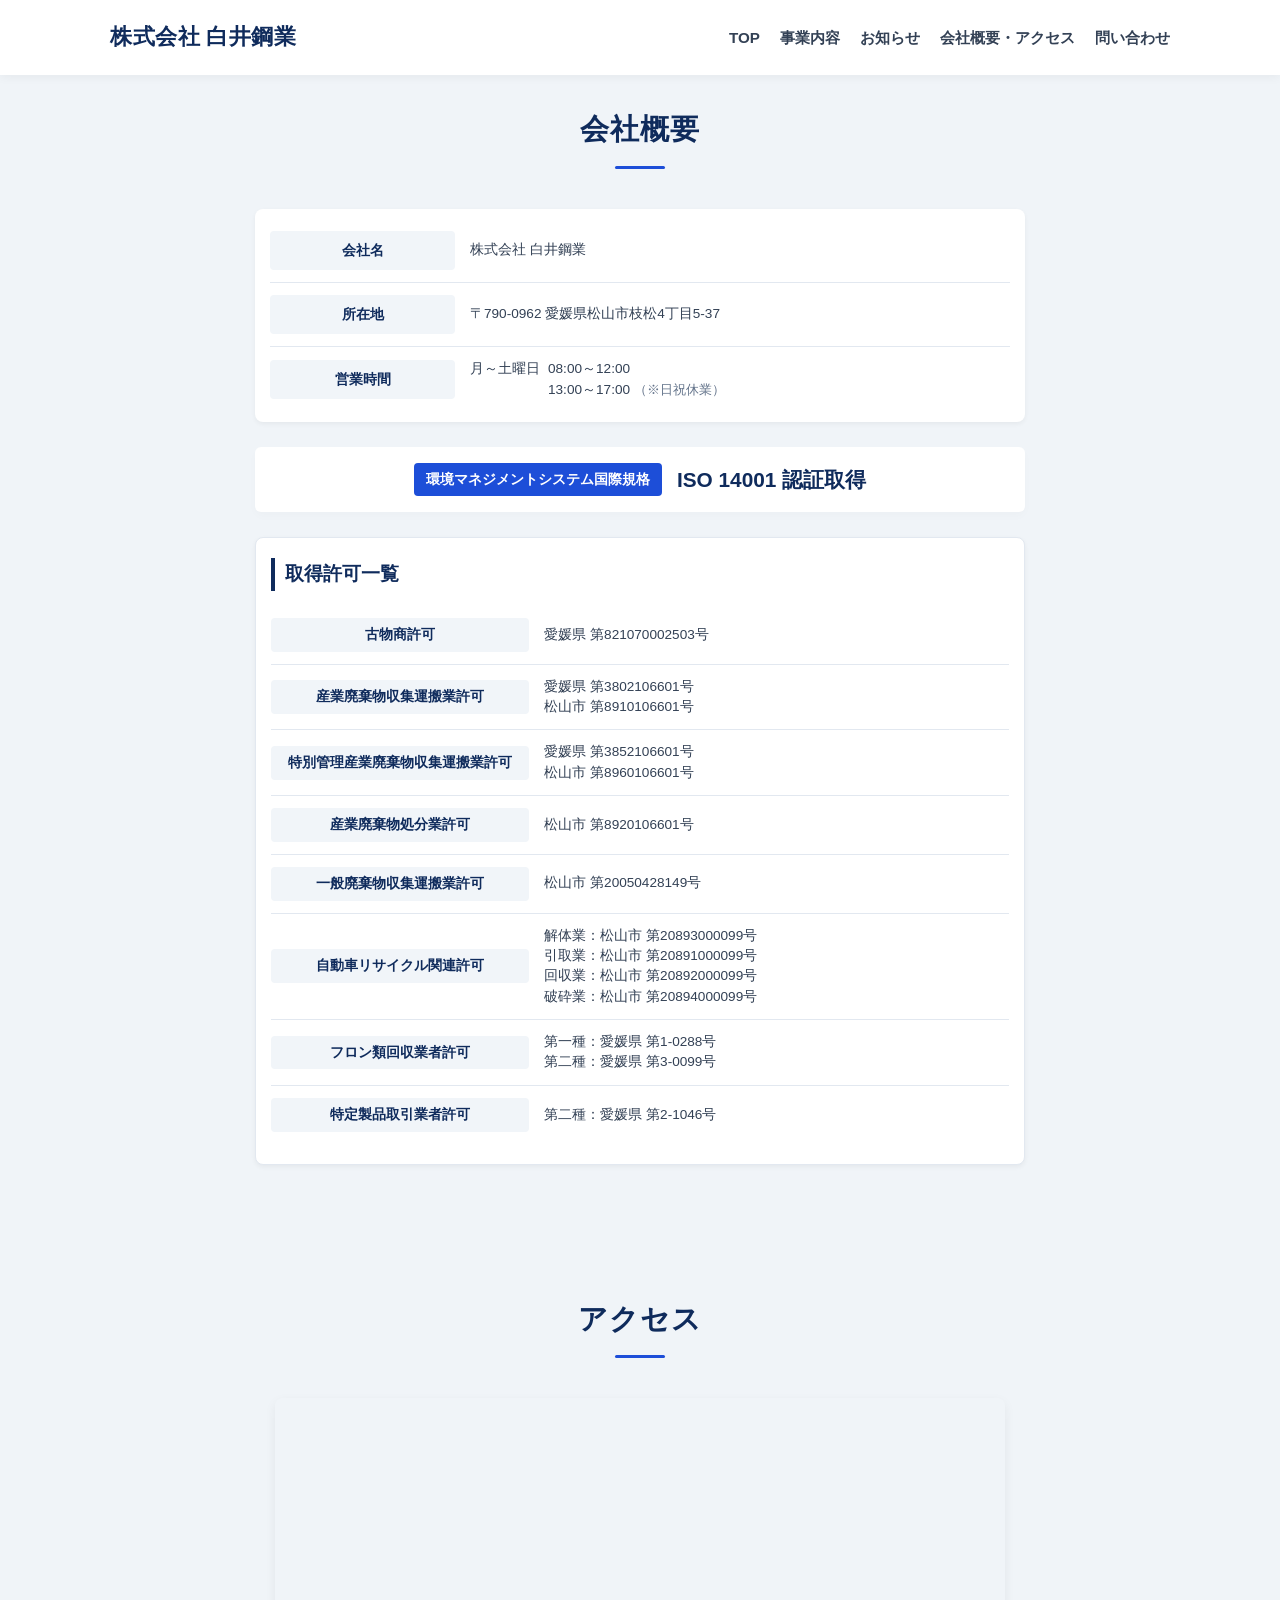
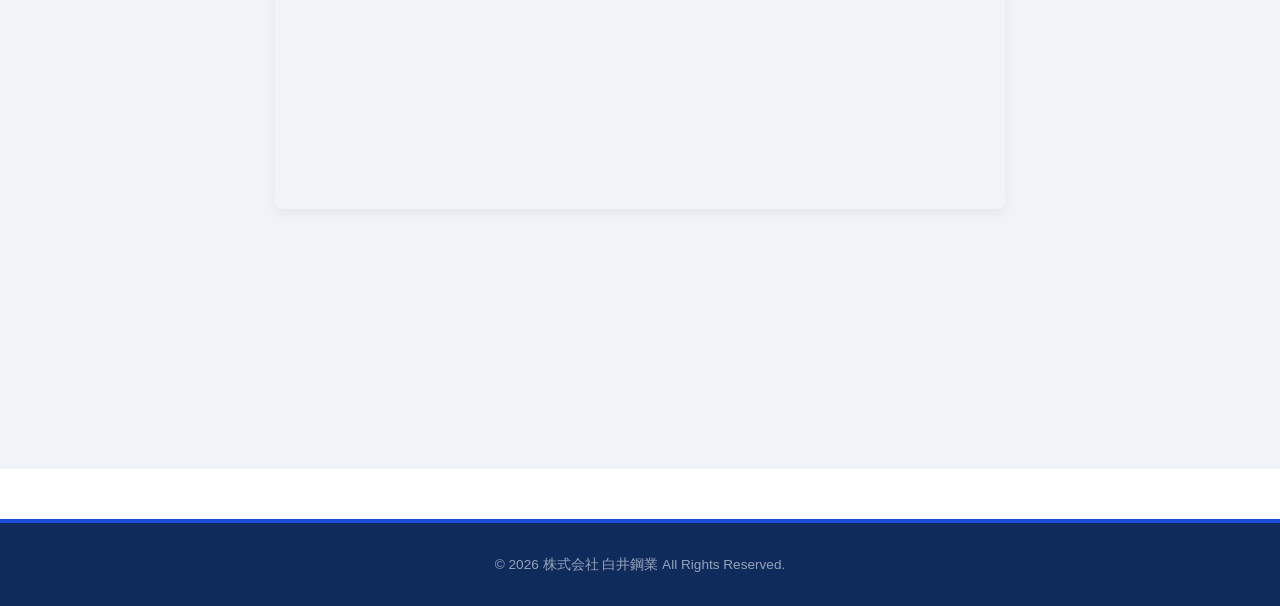
==== commit cc90060e: "Add files via upload" ====
--- a/about.html
+++ b/about.html
@@ -34,26 +34,36 @@
 
 
    
-    <!-- 5. 会社概要・許認可 -->
-<section id="about">
-        <div class="container">
-            <h2 class="section-title">会社概要</h2>
-            <div class="about-wrap">
+<!-- 5. 会社概要・許認可 -->
+<section id="about" style="padding-top: 30px;">
+    <div class="container" style="max-width: 800px; margin: 0 auto; padding: 0 15px 60px; box-sizing: border-box;">
+        <h2 class="section-title" style="margin-top: 0;">会社概要</h2>
+        <div class="about-wrap">
                 
-                <!-- 会社概要（基本情報） -->
-                <table class="profile-table">
-                    <tr>
-                        <th>会社名</th>
-                        <td>株式会社 白井鋼業</td>
-                    </tr>
-                    <tr>
-                        <th>所在地</th>
-                        <td>〒790-0962 愛媛県松山市枝松４丁目５−３７</td>
-                    </tr>
-                    <tr>
-                        <th>営業時間</th>
-                        <td>月～土曜日　8:00～12:00　13:00～17:00（※日祝休業）</td>
-                    </tr>
+<div class="profile-card">
+    <div class="profile-item">
+        <div class="profile-label">会社名</div>
+        <div class="profile-val">株式会社 白井鋼業</div>
+    </div>
+    <div class="profile-item">
+        <div class="profile-label">所在地</div>
+        <div class="profile-val">〒790-0962 愛媛県松山市枝松4丁目5-37</div>
+    </div>
+    <div class="profile-item">
+        <div class="profile-label">営業時間</div>
+        <div class="profile-val">
+            <div class="business-hours">
+                <span class="day">月～土曜日</span>
+                <span class="time">
+                    08:00～12:00<br>
+                    13:00～17:00 <small>（※日祝休業）</small>
+                </span>
+            </div>
+        </div>
+    </div>
+</div>
+                        
+    </div>
                 </table>
 
                 <!-- 認証取得 ISO 14001 ボックス -->
@@ -62,20 +72,72 @@
                     <span class="iso-text">ISO 14001 認証取得</span>
                 </div>
 
-                <!-- 取得許可 -->
-                <div class="license-container">
-                    <h3 style="margin-bottom: 20px; font-size: 1.25rem; font-weight:bold; color: var(--primary-color);">■ 取得許可一覧</h3>
-                    <table class="profile-table" style="box-shadow: none; margin-bottom: 0;">
-                        <tr><th>古物商許可</th><td>愛媛県公安委員会 第821070002503号</td></tr>
-                        <tr><th>産業廃棄物収集運搬業</th><td>愛媛県 第3802106601号 / 松山市 第8910106601号</td></tr>
-                        <tr><th>特別管理産業廃棄物収集運搬業</th><td>愛媛県 第3852106601号 / 松山市 第8960106601号</td></tr>
-                        <tr><th>産業廃棄物処分業</th><td>松山市 第8920106601号</td></tr>
-                        <tr><th>一般産業廃棄物収集運搬業</th><td>松山市 第20050428149号</td></tr>
-                        <tr><th>自動車リサイクル関連許可</th><td>解体業：松山市 第20893000099号<br>引取業：松山市 第20891000099号<br>回収業：松山市 第20892000099号<br>破砕業：松山市 第20894000099号</td></tr>
-                        <tr><th>フロン類回収業許可</th><td>第一種フロン類回収業：愛媛県 第1-0288号<br>第二種フロン類回収業：愛媛県 第3-0099号</td></tr>
-                        <tr><th>特定製品取引業許可</th><td>第二種特定製品取引業：愛媛県 第2-1046号</td></tr>
-                    </table>
-                </div>
+
+<!-- 取得許可カード -->
+<div class="card license-card">
+    <h3 class="license-title">取得許可一覧</h3>
+
+    <div class="license-item">
+        <div class="license-label">古物商許可</div>
+        <div class="license-val">愛媛県 第821070002503号</div>
+    </div>
+
+    <div class="license-item">
+        <div class="license-label">産業廃棄物収集運搬業許可</div>
+        <div class="license-val">
+            愛媛県 第3802106601号<br>
+            松山市 第8910106601号
+        </div>
+    </div>
+
+    <div class="license-item">
+        <div class="license-label">特別管理産業廃棄物収集運搬業許可</div>
+        <div class="license-val">
+            愛媛県 第3852106601号<br>
+            松山市 第8960106601号
+        </div>
+    </div>
+
+    <div class="license-item">
+        <div class="license-label">産業廃棄物処分業許可</div>
+        <div class="license-val">
+            松山市 第8920106601号
+        </div>
+    </div>
+
+    <div class="license-item">
+        <div class="license-label">一般廃棄物収集運搬業許可</div>
+        <div class="license-val">
+            松山市 第20050428149号
+        </div>
+    </div>
+
+    <div class="license-item">
+        <div class="license-label">自動車リサイクル関連許可</div>
+        <div class="license-val">
+            解体業：松山市 第20893000099号<br>
+            引取業：松山市 第20891000099号<br>
+            回収業：松山市 第20892000099号<br>
+            破砕業：松山市 第20894000099号
+        </div>
+    </div>
+
+    <div class="license-item">
+        <div class="license-label">フロン類回収業者許可</div>
+        <div class="license-val">
+            第一種：愛媛県 第1-0288号<br>
+            第二種：愛媛県 第3-0099号
+        </div>
+    </div>
+
+    <div class="license-item">
+        <div class="license-label">特定製品取引業者許可</div>
+        <div class="license-val">
+            第二種：愛媛県 第2-1046号
+        </div>
+    </div>
+</div>
+      
 
 
                <!-- アクセス＆Googleマップ -->
--- a/style.css
+++ b/style.css
@@ -384,3 +384,158 @@
 }
 
 
+/* ==========================================
+　　会社概要
+   ========================================== */
+
+/* --- 取得許可一覧の基本スタイル (PC向け：左右並び) --- */
+.license-card {
+    background: #fff;
+    padding: 20px 15px;
+    border-radius: 8px;
+    margin-bottom: 30px;
+    box-shadow: 0 2px 5px rgba(0,0,0,0.05);
+}
+
+.license-title {
+    font-size: 1.1rem;
+    color: #0f2b5c;
+    margin-bottom: 15px;
+    font-weight: bold;
+    padding-left: 10px;
+    border-left: 4px solid #0f2b5c;
+    text-align: left;
+}
+
+.license-item {
+    display: flex;
+    align-items: center;
+    border-bottom: 1px solid #e2e8f0;
+    padding: 12px 0;
+}
+
+.license-item:last-child {
+    border-bottom: none;
+}
+
+.license-label {
+    width: 35%;
+    background: #f1f5f9;
+    color: #0f2b5c;
+    font-size: 0.85rem;
+    font-weight: bold;
+    padding: 8px 6px;
+    text-align: center;
+    border-radius: 4px;
+    flex-shrink: 0;
+    line-height: 1.3;
+}
+
+.license-val {
+    width: 65%;
+    padding-left: 15px;
+    font-size: 0.85rem;
+    color: #334155;
+    line-height: 1.5;
+    word-break: break-all;
+}
+
+/* --- スマホ向けスタイル (画面幅 768px 以下：上下並び) --- */
+@media screen and (max-width: 768px) {
+    .license-item {
+        display: block; /* 縦並びにする */
+    }
+
+    .license-label {
+        width: auto; /* 幅を全開に */
+        display: inline-block;
+        margin-bottom: 8px;
+        padding: 4px 10px;
+        text-align: left;
+    }
+
+    .license-val {
+        width: 100%; /* 全幅表示 */
+        padding-left: 4px;
+    }
+}
+
+/* --- 会社概要（基本情報）の基本スタイル (PC向け) --- */
+.profile-card {
+    background: #fff;
+    padding: 10px 15px;
+    border-radius: 8px;
+    margin-bottom: 25px;
+    box-shadow: 0 2px 5px rgba(0,0,0,0.05);
+}
+
+.profile-item {
+    display: flex;
+    align-items: center;
+    border-bottom: 1px solid #e2e8f0;
+    padding: 12px 0;
+}
+
+.profile-item:last-child {
+    border-bottom: none;
+}
+
+.profile-label {
+    width: 25%;
+    background: #f1f5f9;
+    color: #0f2b5c;
+    font-size: 0.85rem;
+    font-weight: bold;
+    padding: 8px;
+    text-align: center;
+    border-radius: 4px;
+    flex-shrink: 0;
+}
+
+.profile-val {
+    width: 75%;
+    padding-left: 15px;
+    font-size: 0.85rem;
+    color: #334155;
+    line-height: 1.5;
+}
+
+/* --- スマホ向けスタイル (画面幅 768px 以下) --- */
+@media screen and (max-width: 768px) {
+    .profile-item {
+        display: block; /* 上下並びにする */
+    }
+
+    .profile-label {
+        width: auto; /* 幅制限を解除 */
+        display: inline-block;
+        margin-bottom: 8px;
+        padding: 4px 10px;
+        text-align: left;
+    }
+
+    .profile-val {
+        width: 100%;
+        padding-left: 4px;
+    }
+}
+
+/* --- 営業時間の揃え用スタイル --- */
+.business-hours {
+    display: flex;
+    align-items: flex-start;
+    gap: 8px; /* 「月～土曜日」と「時間」の間の余白 */
+}
+
+.business-hours .day {
+    flex-shrink: 0; /* 「月～土曜日」が縮まないように固定 */
+}
+
+.business-hours .time {
+    line-height: 1.5;
+}
+
+.business-hours small {
+    color: #64748b;
+    font-size: 0.8rem;
+}
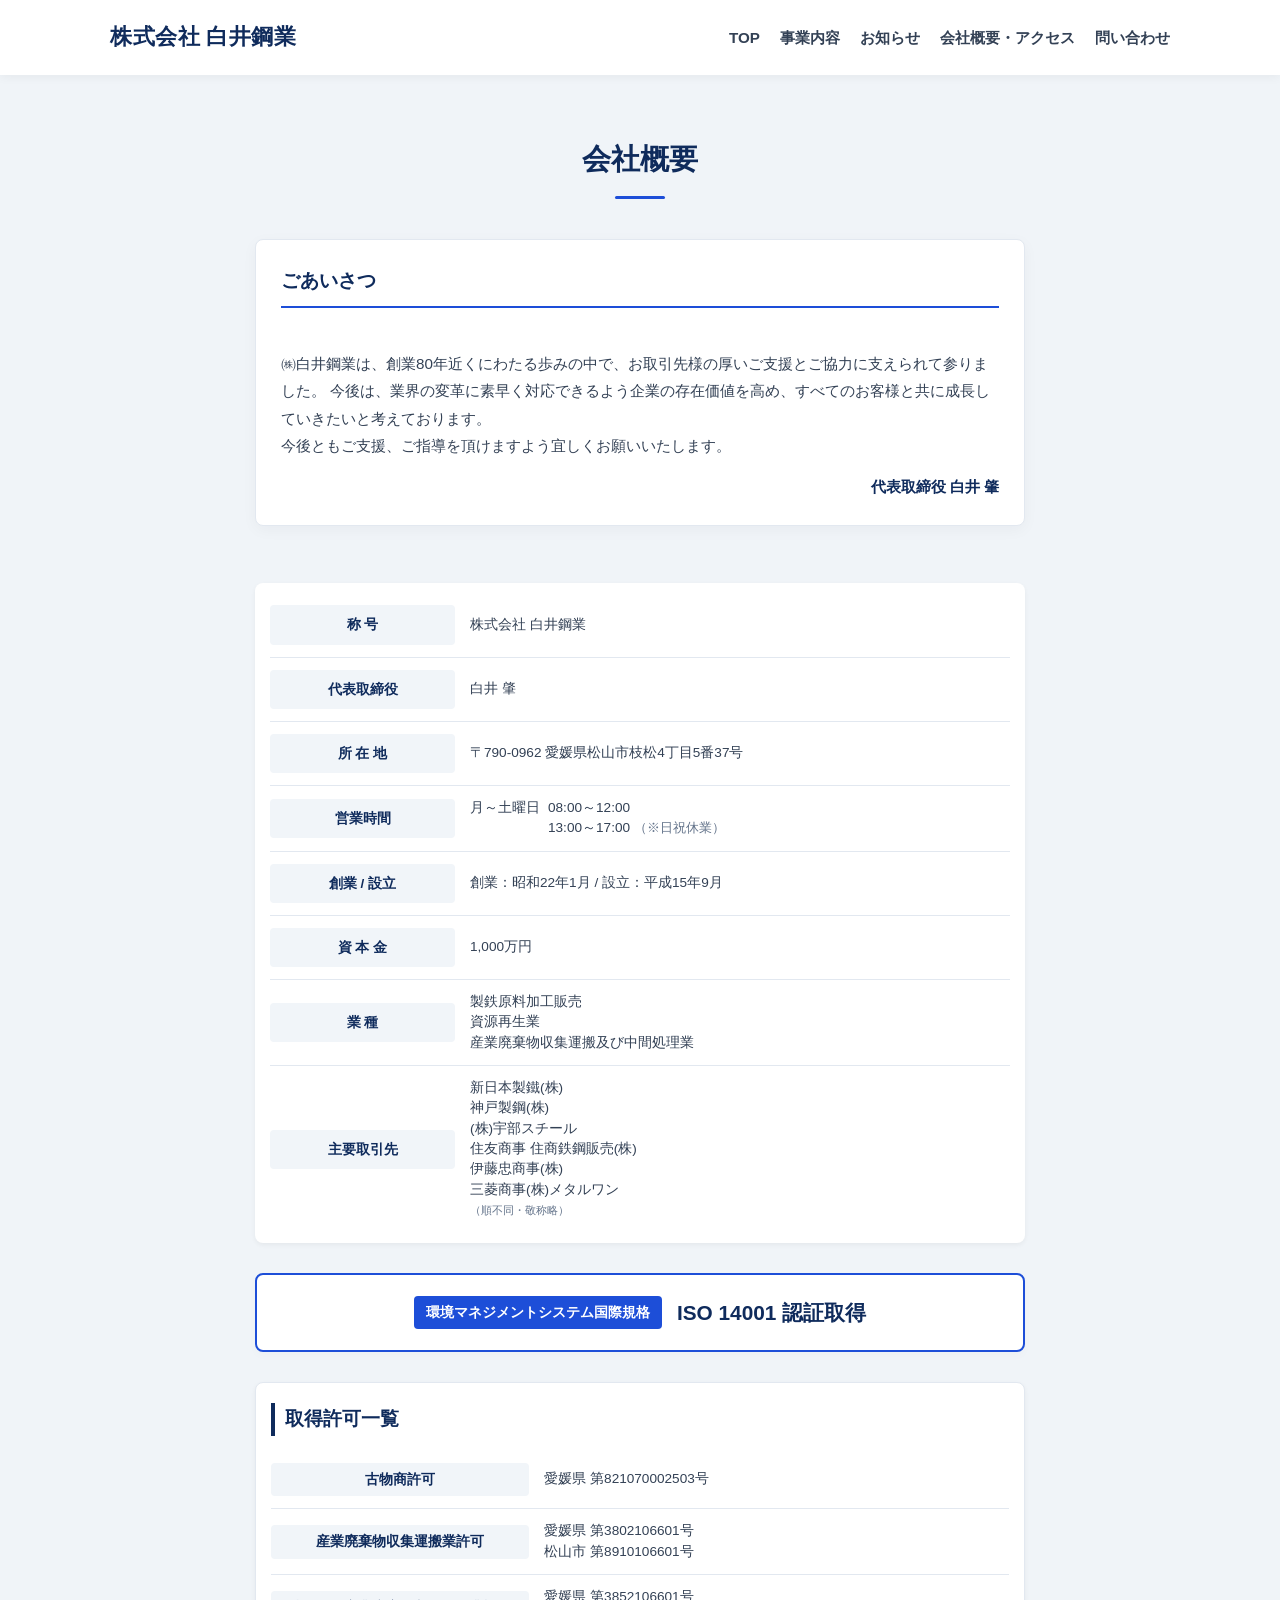
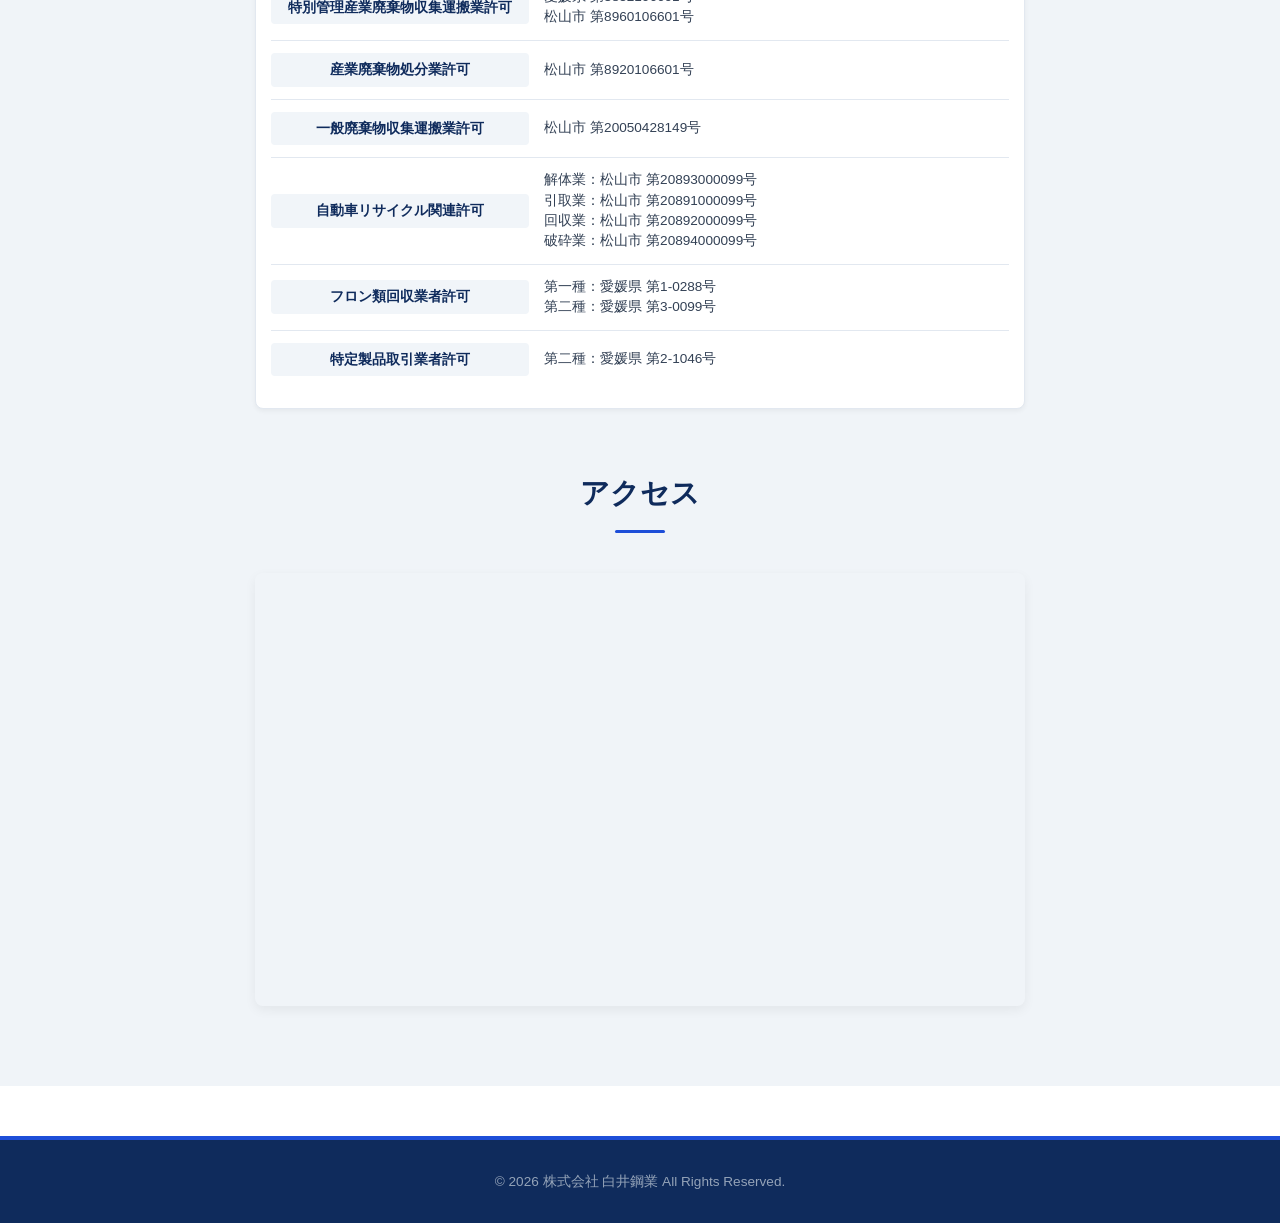
==== commit 97fbbbc0: "Add files via upload" ====
--- a/about.html
+++ b/about.html
@@ -3,163 +3,198 @@
 <head>
     <meta charset="UTF-8">
     <meta name="viewport" content="width=device-width, initial-scale=1.0">
-    <title>株式会社 白井鋼業</title>
-<link rel="stylesheet" href="style.css">
-   </head>
+    <title>会社概要・アクセス | 株式会社 白井鋼業</title>
+    <link rel="stylesheet" href="style.css">
+</head>
 <body>
 
     <!-- ヘッダー -->
-   <header>
-    <div class="header-wrap">
-        <div class="logo"><a href="index.html">株式会社 白井鋼業</a></div>
-        
-        <button class="menu-btn" id="menuBtn">
-            <span></span>
-            <span></span>
-            <span></span>
-        </button>
-
-        <nav>
-            <ul class="nav-links" id="navLinks">
-                <li><a href="index.html">TOP</a></li>
-                <li><a href="index.html#business">事業内容</a></li>
-                <li><a href="news.html">お知らせ</a></li>
-                <li><a href="about.html">会社概要・アクセス</a></li>
-                <li><a href="index.html#contact">問い合わせ</a></li>
-            </ul>
-        </nav>
-    </div>
-</header>
-
-
-
-   
-<!-- 5. 会社概要・許認可 -->
-<section id="about" style="padding-top: 30px;">
-    <div class="container" style="max-width: 800px; margin: 0 auto; padding: 0 15px 60px; box-sizing: border-box;">
-        <h2 class="section-title" style="margin-top: 0;">会社概要</h2>
-        <div class="about-wrap">
-                
-<div class="profile-card">
-    <div class="profile-item">
-        <div class="profile-label">会社名</div>
-        <div class="profile-val">株式会社 白井鋼業</div>
-    </div>
-    <div class="profile-item">
-        <div class="profile-label">所在地</div>
-        <div class="profile-val">〒790-0962 愛媛県松山市枝松4丁目5-37</div>
-    </div>
-    <div class="profile-item">
-        <div class="profile-label">営業時間</div>
-        <div class="profile-val">
-            <div class="business-hours">
-                <span class="day">月～土曜日</span>
-                <span class="time">
-                    08:00～12:00<br>
-                    13:00～17:00 <small>（※日祝休業）</small>
-                </span>
-            </div>
+    <header>
+        <div class="header-wrap">
+            <div class="logo"><a href="index.html">株式会社 白井鋼業</a></div>
+            
+            <button class="menu-btn" id="menuBtn" aria-label="メニューを開く">
+                <span></span>
+                <span></span>
+                <span></span>
+            </button>
+
+            <nav>
+                <ul class="nav-links" id="navLinks">
+                    <li><a href="index.html">TOP</a></li>
+                    <li><a href="index.html#business">事業内容</a></li>
+                    <li><a href="news.html">お知らせ</a></li>
+                    <li><a href="about.html">会社概要・アクセス</a></li>
+                    <li><a href="index.html#contact">問い合わせ</a></li>
+                </ul>
+            </nav>
         </div>
-    </div>
-</div>
-                        
-    </div>
-                </table>
-
-                <!-- 認証取得 ISO 14001 ボックス -->
-                <div class="iso-box">
-                    <span class="iso-badge">環境マネジメントシステム国際規格</span>
-                    <span class="iso-text">ISO 14001 認証取得</span>
-                </div>
-
-
-<!-- 取得許可カード -->
-<div class="card license-card">
-    <h3 class="license-title">取得許可一覧</h3>
-
-    <div class="license-item">
-        <div class="license-label">古物商許可</div>
-        <div class="license-val">愛媛県 第821070002503号</div>
-    </div>
-
-    <div class="license-item">
-        <div class="license-label">産業廃棄物収集運搬業許可</div>
-        <div class="license-val">
-            愛媛県 第3802106601号<br>
-            松山市 第8910106601号
-        </div>
-    </div>
-
-    <div class="license-item">
-        <div class="license-label">特別管理産業廃棄物収集運搬業許可</div>
-        <div class="license-val">
-            愛媛県 第3852106601号<br>
-            松山市 第8960106601号
-        </div>
-    </div>
-
-    <div class="license-item">
-        <div class="license-label">産業廃棄物処分業許可</div>
-        <div class="license-val">
-            松山市 第8920106601号
-        </div>
-    </div>
-
-    <div class="license-item">
-        <div class="license-label">一般廃棄物収集運搬業許可</div>
-        <div class="license-val">
-            松山市 第20050428149号
-        </div>
-    </div>
-
-    <div class="license-item">
-        <div class="license-label">自動車リサイクル関連許可</div>
-        <div class="license-val">
-            解体業：松山市 第20893000099号<br>
-            引取業：松山市 第20891000099号<br>
-            回収業：松山市 第20892000099号<br>
-            破砕業：松山市 第20894000099号
-        </div>
-    </div>
-
-    <div class="license-item">
-        <div class="license-label">フロン類回収業者許可</div>
-        <div class="license-val">
-            第一種：愛媛県 第1-0288号<br>
-            第二種：愛媛県 第3-0099号
-        </div>
-    </div>
-
-    <div class="license-item">
-        <div class="license-label">特定製品取引業者許可</div>
-        <div class="license-val">
-            第二種：愛媛県 第2-1046号
-        </div>
-    </div>
-</div>
-      
-
-
-               <!-- アクセス＆Googleマップ -->
-<section id="about">
-        <div class="container">
-            <h2 class="section-title">アクセス</h2>
-            <div class="about-wrap">
-                    <div class="map-container">
-                        <iframe src="https://www.google.com/maps/embed?pb=!1m18!1m12!1m3!1d3931.378990721318!2d132.7812242761702!3d33.831172629370386!2m3!1f0!2f0!3f0!3m2!1i1024!2i768!4f13.1!3m3!1m2!1s0x354fe5fd306ce863%3A0xf40fdbd96e90636!2zKOagqinnmb3kupXpi7zmpa0!5e1!3m2!1sja!2sjp!4v1782179105269!5m2!1sja!2sjp" loading="lazy" referrerpolicy="no-referrer-when-downgrade"></iframe>
-                    </div>
-                </div>
-
-            </div>
+    </header>
+
+    <!-- 会社概要＆許認可セクション -->
+    <section id="about">
+        <div class="about-container">
+            
+            <h2 class="section-title">会社概要</h2>
+
+            <!-- 代表ごあいさつ -->
+            <div class="card" style="margin-bottom: 30px; padding: 25px;">
+                <h3 style="color: #0f2b5c; margin-bottom: 15px; font-size: 1.2rem; border-bottom: 2px solid #1d4ed8; padding-bottom: 8px;">ごあいさつ</h3>
+                <p style="font-size: 0.95rem; line-height: 1.8; color: #334155; margin-bottom: 15px;"><br>
+                    ㈱白井鋼業は、創業80年近くにわたる歩みの中で、お取引先様の厚いご支援とご協力に支えられて参りました。
+今後は、業界の変革に素早く対応できるよう企業の存在価値を高め、すべてのお客様と共に成長していきたいと考えております。<br>
+                    今後ともご支援、ご指導を頂けますよう宜しくお願いいたします。
+                </p>
+                <p style="text-align: right; font-weight: bold; color: #0f2b5c; font-size: 0.95rem;">
+                    代表取締役 白井 肇
+                </p>
+            </div><br>
+            
+            <!-- 会社基本情報 -->
+            <div class="profile-card">
+                <div class="profile-item">
+                    <div class="profile-label">称 号</div>
+                    <div class="profile-val">株式会社 白井鋼業</div>
+                </div>
+                <div class="profile-item">
+                    <div class="profile-label">代表取締役</div>
+                    <div class="profile-val">白井 肇</div>
+                </div>
+                <div class="profile-item">
+                    <div class="profile-label">所 在 地</div>
+                    <div class="profile-val">
+                        〒790-0962 愛媛県松山市枝松4丁目5番37号
+                    </div>
+                </div>
+                <div class="profile-item">
+                    <div class="profile-label">営業時間</div>
+                    <div class="profile-val">
+                        <div class="business-hours">
+                            <span class="day">月～土曜日</span>
+                            <span class="time">
+                                08:00～12:00<br>
+                                13:00～17:00 <small>（※日祝休業）</small>
+                            </span>
+                        </div>
+                    </div>
+                </div>
+                <div class="profile-item">
+                    <div class="profile-label">創業 / 設立</div>
+                    <div class="profile-val">創業：昭和22年1月 / 設立：平成15年9月</div>
+                </div>
+                <div class="profile-item">
+                    <div class="profile-label">資 本 金</div>
+                    <div class="profile-val">1,000万円</div>
+                </div>
+                <div class="profile-item">
+                    <div class="profile-label">業 種</div>
+                    <div class="profile-val">製鉄原料加工販売<br>
+                                             資源再生業<br>
+                                             産業廃棄物収集運搬及び中間処理業</div>
+                </div>
+                <div class="profile-item">
+                    <div class="profile-label">主要取引先</div>
+                    <div class="profile-val">
+                        新日本製鐵(株)<br> 
+                        神戸製鋼(株)<br> 
+                        (株)宇部スチール<br>
+                        住友商事 住商鉄鋼販売(株)<br>
+                        伊藤忠商事(株) <br> 
+                        三菱商事(株)メタルワン<br>
+                        <small style="color: #64748b;">（順不同・敬称略）</small>
+                    </div>
+                </div>
+            </div>
+
+            <!-- ISO 14001 ボックス -->
+            <div class="iso-box">
+                <span class="iso-badge">環境マネジメントシステム国際規格</span>
+                <span class="iso-text">ISO 14001 認証取得</span>
+            </div>
+
+
+            <!-- 取得許可カード -->
+            <div class="card license-card">
+                <h3 class="license-title">取得許可一覧</h3>
+
+                <div class="license-item">
+                    <div class="license-label">古物商許可</div>
+                    <div class="license-val">愛媛県 第821070002503号</div>
+                </div>
+
+                <div class="license-item">
+                    <div class="license-label">産業廃棄物収集運搬業許可</div>
+                    <div class="license-val">
+                        愛媛県 第3802106601号<br>
+                        松山市 第8910106601号
+                    </div>
+                </div>
+
+                <div class="license-item">
+                    <div class="license-label">特別管理産業廃棄物収集運搬業許可</div>
+                    <div class="license-val">
+                        愛媛県 第3852106601号<br>
+                        松山市 第8960106601号
+                    </div>
+                </div>
+
+                <div class="license-item">
+                    <div class="license-label">産業廃棄物処分業許可</div>
+                    <div class="license-val">
+                        松山市 第8920106601号
+                    </div>
+                </div>
+
+                <div class="license-item">
+                    <div class="license-label">一般廃棄物収集運搬業許可</div>
+                    <div class="license-val">
+                        松山市 第20050428149号
+                    </div>
+                </div>
+
+                <div class="license-item">
+                    <div class="license-label">自動車リサイクル関連許可</div>
+                    <div class="license-val">
+                        解体業：松山市 第20893000099号<br>
+                        引取業：松山市 第20891000099号<br>
+                        回収業：松山市 第20892000099号<br>
+                        破砕業：松山市 第20894000099号
+                    </div>
+                </div>
+
+                <div class="license-item">
+                    <div class="license-label">フロン類回収業者許可</div>
+                    <div class="license-val">
+                        第一種：愛媛県 第1-0288号<br>
+                        第二種：愛媛県 第3-0099号
+                    </div>
+                </div>
+
+                <div class="license-item">
+                    <div class="license-label">特定製品取引業者許可</div>
+                    <div class="license-val">
+                        第二種：愛媛県 第2-1046号
+                    </div>
+                </div>
+            </div>
+
+            <!-- アクセス＆Googleマップ -->
+            <div class="access-section">
+                <h2 class="section-title">アクセス</h2>
+                <div class="map-container">
+                    <iframe src="https://www.google.com/maps/embed?pb=!1m18!1m12!1m3!1d3931.378990721318!2d132.7812242761702!3d33.831172629370386!2m3!1f0!2f0!3f0!3m2!1i1024!2i768!4f13.1!3m3!1m2!1s0x354fe5fd306ce863%3A0xf40fdbd96e90636!2zKOagqinnmb3kupXpi7zmpa0!5e1!3m2!1sja!2sjp!4v1782179105269!5m2!1sja!2sjp" loading="lazy" referrerpolicy="no-referrer-when-downgrade"></iframe>
+                </div>
+            </div>
+
         </div>
     </section>
 
     <!-- フッター -->
-<footer style="background-color: #0f2b5c; color: #94a3b8; text-align: center; padding: 30px 0; border-top: 4px solid #1d4ed8; margin-top: 50px; font-size: 0.85rem;">
-    <p>&copy; 2026 株式会社 白井鋼業 All Rights Reserved.</p>
-</footer>
-
-<script>
+    <footer>
+        <p>&copy; 2026 株式会社 白井鋼業 All Rights Reserved.</p>
+    </footer>
+
+    <script>
         const menuBtn = document.getElementById('menuBtn');
         const navLinks = document.getElementById('navLinks');
         if (menuBtn && navLinks) {
--- a/style.css
+++ b/style.css
@@ -15,21 +15,61 @@
     --light-color: #f0f4f8;     /* 薄い背景用の爽やかな淡いブルーグレー */
     --border-color: #e2e8f0;
 }
-* { box-sizing: border-box; margin: 0; padding: 0; }
+* { 
+    box-sizing: border-box; 
+    margin: 0; 
+    padding: 0; 
+}
 body { 
     font-family: 'Helvetica Neue', Arial, 'Hiragino Kaku Gothic ProN', Meiryo, sans-serif; 
     line-height: 1.7; 
     color: var(--dark-color); 
     background: #fff; 
-}
-a { text-decoration: none; color: inherit; transition: 0.2s; }
-ul { list-style: none; }
-.container { max-width: 1100px; margin: 0 auto; padding: 0 20px; }
+    padding-top: 75px !important;
+}
+a { 
+    text-decoration: none; 
+    color: inherit; 
+    transition: 0.2s; 
+}
+ul { 
+    list-style: none; 
+}
+.container { 
+    max-width: 1100px; 
+    margin: 0 auto; 
+    padding: 0 20px; 
+}
 
 /* セクションタイトル */
-.section-title { text-align: center; margin-bottom: 40px; font-size: 2rem; font-weight: bold; position: relative; padding-bottom: 15px; letter-spacing: 1px; color: var(--primary-color); }
-.section-title::after { content: ''; position: absolute; bottom: 0; left: 50%; transform: translateX(-50%); width: 50px; height: 4px; background: var(--secondary-color); border-radius: 2px; }
-section { padding: 80px 0; }
+.section-title { 
+    text-align: center !important; 
+    margin-bottom: 40px; 
+    font-size: 1.8rem; 
+    font-weight: bold; 
+    position: relative; 
+    padding-bottom: 15px; 
+    color: #0f2b5c; 
+}
+.section-title::after { 
+    content: ''; 
+    position: absolute; 
+    bottom: 0; 
+    left: 50%; 
+    transform: translateX(-50%); 
+    width: 50px; 
+    height: 3px; 
+    background-color: #1d4ed8; 
+    border-radius: 2px; 
+}
+section { 
+    padding: 80px 0; 
+}
+section, 
+.container, 
+section h2.section-title:first-child {
+    margin-top: 0 !important;
+}
 
 /* ------------------------------------------
    ヘッダー (半透明ガラスモーフィズム対応)
@@ -43,6 +83,7 @@
     top: 0; 
     left: 0;
     z-index: 100; 
+    height: 75px !important;
 }
 .header-wrap { 
     display: flex; 
@@ -117,31 +158,36 @@
 /* ------------------------------------------
    事業内容セクション
    ------------------------------------------ */
-#business { background: var(--primary-color); color: #fff; }
+#business { 
+    background: var(--primary-color); 
+    color: #fff; 
+    padding-top: 40px !important; 
+    scroll-margin-top: 75px; 
+}
+#business .container {
+    position: relative;
+    z-index: 1;
+}
 #business .section-title { color: #fff; }
 #business .section-title::after { background: var(--accent-color); }
 
 .business-card-grid { display: grid; grid-template-columns: repeat(auto-fit, minmax(230px, 1fr)); gap: 15px; margin-bottom: 40px; }
 .business-card { background: rgba(255,255,255,0.06); border: 1px solid rgba(255,255,255,0.12); padding: 22px; border-radius: 8px; text-align: center; font-weight: bold; color: #f8fafc; font-size: 1rem; display: flex; align-items: center; justify-content: center; min-height: 70px; }
 
-/* 枠組み下の「1つボタン」 */
 .business-btn-wrap { text-align: center; margin-top: 20px; }
 .btn-business-detail { display: inline-block; background: #fff; color: var(--primary-color); padding: 16px 50px; border-radius: 30px; font-weight: bold; font-size: 1.05rem; transition: 0.3s; box-shadow: 0 4px 15px rgba(0,0,0,0.2); }
 .btn-business-detail:hover { background: var(--light-color); transform: translateY(-3px); box-shadow: 0 8px 20px rgba(0,0,0,0.3); }
 
-/* 個人向けおまけテキスト */
 .individual-note { text-align: center; margin-top: 25px; font-size: 0.85rem; color: #94a3b8; }
 
 /* ------------------------------------------
    下層ページ用コンポーネント (共通枠組み)
    ------------------------------------------ */
-/* カード・グリッド */
 .grid { display: grid; grid-template-columns: repeat(auto-fit, minmax(240px, 1fr)); gap: 25px; margin-bottom: 40px; }
 .card { background: #fff; padding: 30px 25px; border-radius: 8px; box-shadow: 0 4px 15px rgba(15,23,42,0.04); border: 1px solid #e2e8f0; }
 .card h3 { margin-bottom: 15px; color: var(--primary-color); font-size: 1.2rem; font-weight: bold; }
 .step-num { display: inline-block; background: var(--secondary-color); color: #fff; width: 24px; height: 24px; text-align: center; line-height: 24px; border-radius: 50%; margin-right: 10px; font-size: 0.85rem; font-weight: bold; }
 
-/* 注意書き */
 .alert-text { color: var(--alert-color); font-weight: bold; margin-top: 15px; font-size: 0.95rem; background: rgba(225,29,72,0.06); padding: 12px; border-radius: 6px; border-left: 4px solid var(--alert-color); }
 
 /* 取り扱い品目 */
@@ -152,30 +198,40 @@
 .item-title { font-size: 1.2rem; font-weight: bold; color: var(--primary-color); margin-bottom: 6px; }
 .item-desc { font-size: 0.95rem; color: #475569; }
 
-/* 会社概要テーブル */
-#about { background-color: var(--light-color); padding-top: 100px; padding-bottom: 80px; }
-.profile-table { width: 100%; border-collapse: collapse; background: #fff; box-shadow: 0 4px 12px rgba(0,0,0,0.02); border-radius: 8px; overflow: hidden; margin-bottom: 30px; }
-.profile-table th, .profile-table td { padding: 16px; border-bottom: 1px solid #f1f5f9; text-align: left; font-size: 0.95rem; }
-.profile-table th { width: 25%; background: #f8fafc; font-weight: bold; color: var(--primary-color); border-right: 1px solid #f1f5f9; }
-.profile-table tr:last-child th, .profile-table tr:last-child td { border-bottom: none; }
+/* 会社概要 */
+#about { background-color: var(--light-color); padding-top: 60px; padding-bottom: 80px; }
+.about-container { max-width: 800px; margin: 0 auto; padding: 0 15px; }
+
+.profile-card { background: #fff; padding: 10px 15px; border-radius: 8px; margin-bottom: 25px; box-shadow: 0 2px 5px rgba(0,0,0,0.05); }
+.profile-item { display: flex; align-items: center; border-bottom: 1px solid #e2e8f0; padding: 12px 0; }
+.profile-item:last-child { border-bottom: none; }
+.profile-label { width: 25%; background: #f1f5f9; color: #0f2b5c; font-size: 0.85rem; font-weight: bold; padding: 8px; text-align: center; border-radius: 4px; flex-shrink: 0; }
+.profile-val { width: 75%; padding-left: 15px; font-size: 0.85rem; color: #334155; line-height: 1.5; }
+
+.business-hours { display: flex; align-items: flex-start; gap: 8px; }
+.business-hours .day { flex-shrink: 0; }
+.business-hours .time { line-height: 1.5; }
+.business-hours small { color: #64748b; font-size: 0.8rem; }
 
 /* ISO認証 */
-.iso-box { background: #fff; border: 2px solid var(--secondary-color); padding: 20px; border-radius: 8px; display: flex; align-items: center; justify-content: center; gap: 15px; box-shadow: 0 4px 10px rgba(0,0,0,0.02); margin: 30px 0; }
+.iso-box { background: #fff; border: 2px solid var(--secondary-color); padding: 20px; border-radius: 8px; display: flex; align-items: center; justify-content: center; gap: 15px; box-shadow: 0 4px 10px rgba(0,0,0,0.02); margin: 30px 0; font-weight: bold; }
 .iso-badge { background: var(--secondary-color); color: #fff; padding: 5px 12px; font-weight: bold; border-radius: 4px; font-size: 0.85rem; }
 .iso-text { font-size: 1.3rem; font-weight: bold; color: var(--primary-color); }
 
-/* 許認可エリア */
-.license-container { background: #fff; padding: 30px; border-radius: 8px; border-top: 5px solid var(--primary-color); box-shadow: 0 4px 12px rgba(0,0,0,0.02); }
+/* 取得許可カード */
+.license-card { background: #fff; padding: 20px 15px; border-radius: 8px; margin-bottom: 30px; box-shadow: 0 2px 5px rgba(0,0,0,0.05); }
+.license-title { font-size: 1.1rem; color: #0f2b5c; margin-bottom: 15px; font-weight: bold; padding-left: 10px; border-left: 4px solid #0f2b5c; text-align: left; }
+.license-item { display: flex; align-items: center; border-bottom: 1px solid #e2e8f0; padding: 12px 0; }
+.license-item:last-child { border-bottom: none; }
+.license-label { width: 35%; background: #f1f5f9; color: #0f2b5c; font-size: 0.85rem; font-weight: bold; padding: 8px 6px; text-align: center; border-radius: 4px; flex-shrink: 0; line-height: 1.3; }
+.license-val { width: 65%; padding-left: 15px; font-size: 0.85rem; color: #334155; line-height: 1.5; word-break: break-all; }
 
 /* アクセス */
-.access-section { margin-top: 200px; }
-.access-title { font-size: 1.35rem; font-weight: bold; color: var(--primary-color); margin-bottom: 15px; }
+.access-section { margin-top: 60px; }
 .map-container { position: relative; padding-bottom: 56.25%; height: 0; overflow: hidden; border-radius: 8px; box-shadow: 0 4px 12px rgba(0,0,0,0.06); margin-top: 15px; }
 .map-container iframe { position: absolute; top: 0; left: 0; width: 100% !important; height: 100% !important; border: 0; }
 
-/* ------------------------------------------
-   お問い合わせ ＆ フッター
-   ------------------------------------------ */
+/* お問い合わせ・フッター */
 .contact-box { background: #fff; padding: 45px 30px; border-radius: 12px; box-shadow: 0 8px 25px rgba(15,23,42,0.06); text-align: center; border: 1px solid #e2e8f0; }
 .tel-card { background: var(--light-color); padding: 25px 20px; border-radius: 8px; border: 2px solid var(--secondary-color); max-width: 600px; margin: 25px auto 20px auto; }
 .tel-card label { display: block; font-size: 0.95rem; color: var(--secondary-color); font-weight: bold; margin-bottom: 8px; }
@@ -183,21 +239,43 @@
 .tel-number a { color: var(--primary-color); text-decoration: none; }
 .sub-contact-line { display: flex; justify-content: center; gap: 40px; flex-wrap: wrap; margin-top: 25px; font-size: 1.15rem; color: #334155; }
 .sub-contact-line span strong { color: var(--primary-color); }
-.email-link { color: var(--secondary-color); font-weight: bold; text-decoration: underline; }
-
-footer { background: var(--primary-color); color: #94a3b8; text-align: center; padding: 25px 0; font-size: 0.85rem; border-top: 4px solid var(--secondary-color); }
+
+footer { background: #0f2b5c; color: #94a3b8; text-align: center; padding: 30px 0; font-size: 0.85rem; border-top: 4px solid #1d4ed8; margin-top: 50px; }
+
+/* ------------------------------------------
+   アコーディオン (事業内容)
+   ------------------------------------------ */
+.accordion-container { max-width: 800px; margin: 0 auto; }
+.accordion-item { background: #fff; border-radius: 8px; margin-bottom: 12px; box-shadow: 0 2px 4px rgba(0,0,0,0.04); overflow: hidden; border: 1px solid #e2e8f0; }
+.accordion-header { width: 100%; padding: 16px 20px; background: #fff; border: none; display: flex; align-items: center; cursor: pointer; text-align: left; transition: background 0.2s; }
+.accordion-header:hover { background: #f1f5f9; }
+.acc-num { font-size: 1.1rem; font-weight: bold; color: #1d4ed8; margin-right: 15px; flex-shrink: 0; }
+.acc-title { font-size: 1.05rem; font-weight: bold; color: #0f2b5c; flex-grow: 1; display: flex; flex-direction: column; }
+.acc-title small { font-size: 0.8rem; color: #64748b; font-weight: normal; margin-top: 2px; }
+.acc-icon { font-size: 1.2rem; font-weight: bold; color: #0f2b5c; transition: transform 0.3s; margin-left: 10px; }
+.accordion-item.active .acc-icon { transform: rotate(45deg); }
+.accordion-content { max-height: 0; overflow: hidden; transition: max-height 0.3s ease-out; background: #fafafa; border-top: 1px solid transparent; }
+.accordion-item.active .accordion-content { max-height: 1000px; border-top-color: #e2e8f0; }
+.acc-body { padding: 20px; }
+
+.acc-img-grid { display: flex; flex-direction: row; gap: 12px; overflow-x: auto; margin-bottom: 20px; padding-bottom: 8px; -webkit-overflow-scrolling: touch; }
+.acc-img { width: 85%; flex-shrink: 0; height: 200px; object-fit: cover; border-radius: 6px; }
+
+@media screen and (min-width: 769px) {
+    .acc-img-grid { display: flex !important; flex-wrap: nowrap !important; gap: 15px !important; overflow-x: visible !important; align-items: flex-start !important; }
+    .acc-img-grid .acc-img { flex: 1 1 0% !important; width: 100% !important; min-width: 0 !important; height: auto !important; aspect-ratio: 16 / 9 !important; object-fit: cover !important; border-radius: 6px !important; }
+}
 
 /* ------------------------------------------
    📱 スマホ専用表示調整 (768px以下)
    ------------------------------------------ */
-@media (max-width: 768px) {
-    section { padding: 55px 0; }
-    .section-title { font-size: 1.6rem; margin-bottom: 30px; }
+@media screen and (max-width: 768px) {
+    section { padding: 20px 0 !important; }
+    .section-title { font-size: 1.2rem !important; margin-top: 10px !important; margin-bottom: 12px !important; }
     
     .hero { padding: 110px 0 60px; margin-top: 75px; }
     .hero-btns { flex-direction: column; align-items: center; gap: 15px; margin-top: 25px; }
     .btn { width: 100%; max-width: 280px; padding: 14px; text-align: center; }
-
     .btn-business-detail { width: 100%; max-width: 320px; padding: 15px 20px; }
 
     .menu-btn { display: flex; }
@@ -207,335 +285,33 @@
     .menu-btn.active span:nth-child(2) { opacity: 0; }
     .menu-btn.active span:nth-child(3) { transform: translateY(-9px) rotate(-45deg); }
     
-    .profile-table th, .profile-table td { display: block; width: 100%; border-right: none; padding: 12px 15px; }
-    .profile-table th { background: #f1f5f9; border-bottom: none; }
+    .license-item, .profile-item { display: block; }
+    .license-label, .profile-label { width: auto; display: inline-block; margin-bottom: 8px; padding: 4px 10px; text-align: left; }
+    .license-val, .profile-val { width: 100%; padding-left: 4px; }
     
     .iso-box { flex-direction: column; text-align: center; gap: 8px; padding: 15px; }
     .iso-text { font-size: 1.1rem; }
-    .license-container { padding: 15px; }
-
+
+    .grid { display: flex !important; flex-direction: column !important; gap: 6px !important; }
+    .card { margin: 0 !important; padding: 8px 10px !important; border-radius: 6px !important; }
+    .card h3 { font-size: 0.9rem !important; margin-bottom: 2px !important; }
+    .card p { font-size: 0.78rem !important; line-height: 1.35 !important; color: #475569 !important; }
+
+    .step-num { width: 18px !important; height: 18px !important; font-size: 0.75rem !important; margin-right: 6px !important; display: inline-flex !important; align-items: center !important; justify-content: center !important; line-height: 1 !important; flex-shrink: 0 !important; }
+
+    .items-list { display: flex !important; flex-direction: column !important; gap: 6px !important; }
+    .item-box { margin: 0 !important; padding: 6px 10px !important; border-radius: 5px !important; }
+    .item-title { font-size: 0.88rem !important; margin-bottom: 1px !important; }
+    .item-desc { font-size: 0.75rem !important; line-height: 1.25 !important; }
+
+    .contact-box { padding: 15px 10px !important; }
+    .tel-card { padding: 8px 10px !important; margin: 0 0 10px 0 !important; border-radius: 6px !important; }
     .tel-number { font-size: 2.2rem; }
-    .tel-number a { pointer-events: auto; color: var(--secondary-color); text-decoration: underline; }
-    .sub-contact-line { flex-direction: column; gap: 10px; font-size: 1.05rem; align-items: center; }
-
-}
-
-/* ==========================================
-   お知らせページ（news.html）専用スタイル
-   ========================================== */
-
-/* --- 全体の位置調整（ヘッダーに被らないように） --- */
-body {
-    padding-top: 75px;
-}
-
-/* --- コンテンツ枠 --- */
-.container { 
-    max-width: 800px; 
-    margin: 40px auto; 
-    padding: 0 20px; 
-}
-
-.container h1 { 
-    color: #0f2b5c; 
-    margin-bottom: 30px; 
-    font-size: 1.8rem;
-}
-
-/* --- お知らせ記事リスト --- */
-.news-list { 
-    border-top: 2px solid #0f2b5c; 
-}
-
-.news-item { 
-    padding: 20px 0; 
-    border-bottom: 1px solid #e2e8f0; 
-}
-
-.news-item h3 {
-    font-size: 1.15rem;
-    color: #1e293b;
-    margin-bottom: 10px;
-}
-
-.news-image { 
-    display: block; 
-    max-width: 100%; 
-    height: auto !important; 
-    margin: 15px auto 0; 
-    border-radius: 4px;
-}
-
-.date { 
-    color: #64748b; 
-    font-size: 0.9rem; 
-    display: block; 
-    margin-bottom: 5px; 
-}
-
-/* ==========================================
-   3. 初めて訪問される方へ（visit.html）専用
-   ========================================== */
-.page-header { background: linear-gradient(rgba(26, 54, 93, 0.8), rgba(26, 54, 93, 0.9)), url('https://picsum.photos/1200/400') no-repeat center center/cover; padding: 80px 0 50px 0; text-align: center; color: #fff; }
-.page-header h1 { font-size: 2.2rem; margin-bottom: 15px; font-weight: bold; }
-.guide-container { background: #fff; border-radius: 8px; padding: 40px 30px; box-shadow: 0 4px 15px rgba(0,0,0,0.05); margin-bottom: 40px; border: 1px solid #e2e8f0; }
-.step-block { display: flex; gap: 30px; margin-bottom: 40px; padding-bottom: 40px; border-bottom: 1px solid #e2e8f0; }
-.step-block:last-child { margin-bottom: 0; padding-bottom: 0; border-bottom: none; }
-.step-badge-wrap { flex-shrink: 0; text-align: center; width: 150px; }
-.step-badge { background: var(--primary-color); color: #fff; font-size: 1.1rem; font-weight: bold; padding: 8px 20px; border-radius: 4px; display: inline-block; width: 100%; margin-bottom: 15px; }
-.step-left-img { width: 100%; height: auto; border-radius: 6px; box-shadow: 0 2px 8px rgba(0,0,0,0.1); display: block; }
-.step-content { flex-grow: 1; }
-.step-content h3 { font-size: 1.4rem; color: var(--primary-color); margin-bottom: 15px; font-weight: bold; }
-.info-box { background: #fff; border: 1px solid #e2e8f0; border-left: 5px solid var(--secondary-color); padding: 20px; border-radius: 0 8px 8px 0; margin-top: 15px; }
-.info-box-title { font-weight: bold; color: var(--secondary-color); margin-bottom: 5px; }
-.alert-box { background: #fff5f5; border: 1px solid #fed7d7; border-left: 5px solid var(--alert-color); padding: 20px; border-radius: 0 8px 8px 0; margin-top: 15px; }
-.alert-box-title, .alert-text { font-weight: bold; color: var(--alert-color); }
-
-
-/* === 6. 会社概要（about.html） === */
-.profile-table { width: 100%; border-collapse: collapse; margin-bottom: 30px; background: #fff; }
-.profile-table th, .profile-table td { padding: 14px; border: 1px solid var(--border); text-align: left; }
-.profile-table th { background: #f8fafc; color: var(--primary); width: 25%; }
-.iso-box { border: 2px solid var(--secondary); padding: 15px; text-align: center; border-radius: 6px; margin: 25px 0; font-weight: bold; }
-.map-container iframe { width: 100%; height: 400px; border: 0; border-radius: 8px; }
-
-/* about.html だけの余白調整（他ページには影響しません） */
-.profile-table {
-    margin-top: 0;
-}
-section h2.section-title:first-child {
-    margin-top: -70px !important;
-}
-
-
-/* ==========================================
-   事業内容（business）の一番上をヘッダーの下に押し出す
-   ========================================== */
-
-/* 1. ページを開いた時やリンクで飛んだ時にヘッダーと被らないように余白を作る */
-#business {
-    padding-top: 100px !important; /* ヘッダー(75px)＋ゆとり(25px) */
-    scroll-margin-top: 20px;
-}
-
-/* 2. 念のため文字の位置関係を前面に整理 */
-#business .container {
-    position: relative;
-    z-index: 1;
-}
-
-
-/* ==========================================
-   ヘッダーと見切れの根本修正
-   ========================================== */
-
-/* 1. ヘッダーの高さをスッキリ75pxに固定 */
-header {
-    height: 75px !important;
-}
-
-/* 2. 全ページのbody上部にヘッダー分のスキマをしっかり確保 */
-body {
-    padding-top: 75px !important;
-}
-
-/* 3. 「法人サービス」などセクションの上の不要なネガティブマージン（マイナス指定）をリセット */
-section, 
-.container, 
-section h2.section-title:first-child {
-    margin-top: 0 !important;
-}
-
-/* 4. ページ内リンクで「事業内容」に飛んだ時も見切れないようにスクロール位置を調整 */
-#business {
-    scroll-margin-top: 75px;
-    padding-top: 40px !important;
-}
-
-/* ==========================================
-   見出しデザインの統一（中央寄せ＋短い青下線）
-   ========================================== */
-.section-title {
-    text-align: center !important;
-    font-size: 1.8rem;
-    font-weight: bold;
-    color: #0f2b5c;
-    margin-bottom: 40px;
-    position: relative;
-    padding-bottom: 15px;
-}
-
-/* 中央の短い青い下線 */
-.section-title::after {
-    content: '';
-    position: absolute;
-    bottom: 0;
-    left: 50%;
-    transform: translateX(-50%);
-    width: 50px;       /* 下線の長さ */
-    height: 3px;       /* 下線の太さ */
-    background-color: #1d4ed8; /* 青色 */
-    border-radius: 2px;
-}
-
-/* お知らせリストの上の長い横線を消す */
-.news-list {
-    border-top: none !important;
-}
-
-
-/* ==========================================
-　　会社概要
-   ========================================== */
-
-/* --- 取得許可一覧の基本スタイル (PC向け：左右並び) --- */
-.license-card {
-    background: #fff;
-    padding: 20px 15px;
-    border-radius: 8px;
-    margin-bottom: 30px;
-    box-shadow: 0 2px 5px rgba(0,0,0,0.05);
-}
-
-.license-title {
-    font-size: 1.1rem;
-    color: #0f2b5c;
-    margin-bottom: 15px;
-    font-weight: bold;
-    padding-left: 10px;
-    border-left: 4px solid #0f2b5c;
-    text-align: left;
-}
-
-.license-item {
-    display: flex;
-    align-items: center;
-    border-bottom: 1px solid #e2e8f0;
-    padding: 12px 0;
-}
-
-.license-item:last-child {
-    border-bottom: none;
-}
-
-.license-label {
-    width: 35%;
-    background: #f1f5f9;
-    color: #0f2b5c;
-    font-size: 0.85rem;
-    font-weight: bold;
-    padding: 8px 6px;
-    text-align: center;
-    border-radius: 4px;
-    flex-shrink: 0;
-    line-height: 1.3;
-}
-
-.license-val {
-    width: 65%;
-    padding-left: 15px;
-    font-size: 0.85rem;
-    color: #334155;
-    line-height: 1.5;
-    word-break: break-all;
-}
-
-/* --- スマホ向けスタイル (画面幅 768px 以下：上下並び) --- */
-@media screen and (max-width: 768px) {
-    .license-item {
-        display: block; /* 縦並びにする */
-    }
-
-    .license-label {
-        width: auto; /* 幅を全開に */
-        display: inline-block;
-        margin-bottom: 8px;
-        padding: 4px 10px;
-        text-align: left;
-    }
-
-    .license-val {
-        width: 100%; /* 全幅表示 */
-        padding-left: 4px;
-    }
-}
-
-/* --- 会社概要（基本情報）の基本スタイル (PC向け) --- */
-.profile-card {
-    background: #fff;
-    padding: 10px 15px;
-    border-radius: 8px;
-    margin-bottom: 25px;
-    box-shadow: 0 2px 5px rgba(0,0,0,0.05);
-}
-
-.profile-item {
-    display: flex;
-    align-items: center;
-    border-bottom: 1px solid #e2e8f0;
-    padding: 12px 0;
-}
-
-.profile-item:last-child {
-    border-bottom: none;
-}
-
-.profile-label {
-    width: 25%;
-    background: #f1f5f9;
-    color: #0f2b5c;
-    font-size: 0.85rem;
-    font-weight: bold;
-    padding: 8px;
-    text-align: center;
-    border-radius: 4px;
-    flex-shrink: 0;
-}
-
-.profile-val {
-    width: 75%;
-    padding-left: 15px;
-    font-size: 0.85rem;
-    color: #334155;
-    line-height: 1.5;
-}
-
-/* --- スマホ向けスタイル (画面幅 768px 以下) --- */
-@media screen and (max-width: 768px) {
-    .profile-item {
-        display: block; /* 上下並びにする */
-    }
-
-    .profile-label {
-        width: auto; /* 幅制限を解除 */
-        display: inline-block;
-        margin-bottom: 8px;
-        padding: 4px 10px;
-        text-align: left;
-    }
-
-    .profile-val {
-        width: 100%;
-        padding-left: 4px;
-    }
-}
-
-/* --- 営業時間の揃え用スタイル --- */
-.business-hours {
-    display: flex;
-    align-items: flex-start;
-    gap: 8px; /* 「月～土曜日」と「時間」の間の余白 */
-}
-
-.business-hours .day {
-    flex-shrink: 0; /* 「月～土曜日」が縮まないように固定 */
-}
-
-.business-hours .time {
-    line-height: 1.5;
-}
-
-.business-hours small {
-    color: #64748b;
-    font-size: 0.8rem;
-}+    .tel-number a { pointer-events: auto; color: var(--secondary-color); text-decoration: underline; font-size: 1.3rem !important; }
+    .sub-contact-line { flex-direction: column; gap: 4px !important; font-size: 0.78rem !important; align-items: center; margin-bottom: 10px !important; }
+
+    #business .grid, #business .business-grid, #business .business-list { display: flex !important; flex-direction: column !important; gap: 5px !important; }
+    #business .card, #business .business-card { margin: 0 !important; padding: 6px 8px !important; border-radius: 5px !important; }
+    #business h3, #business .business-card h3 { font-size: 0.8rem !important; font-weight: 600 !important; line-height: 1.2 !important; margin: 0 !important; }
+}
+
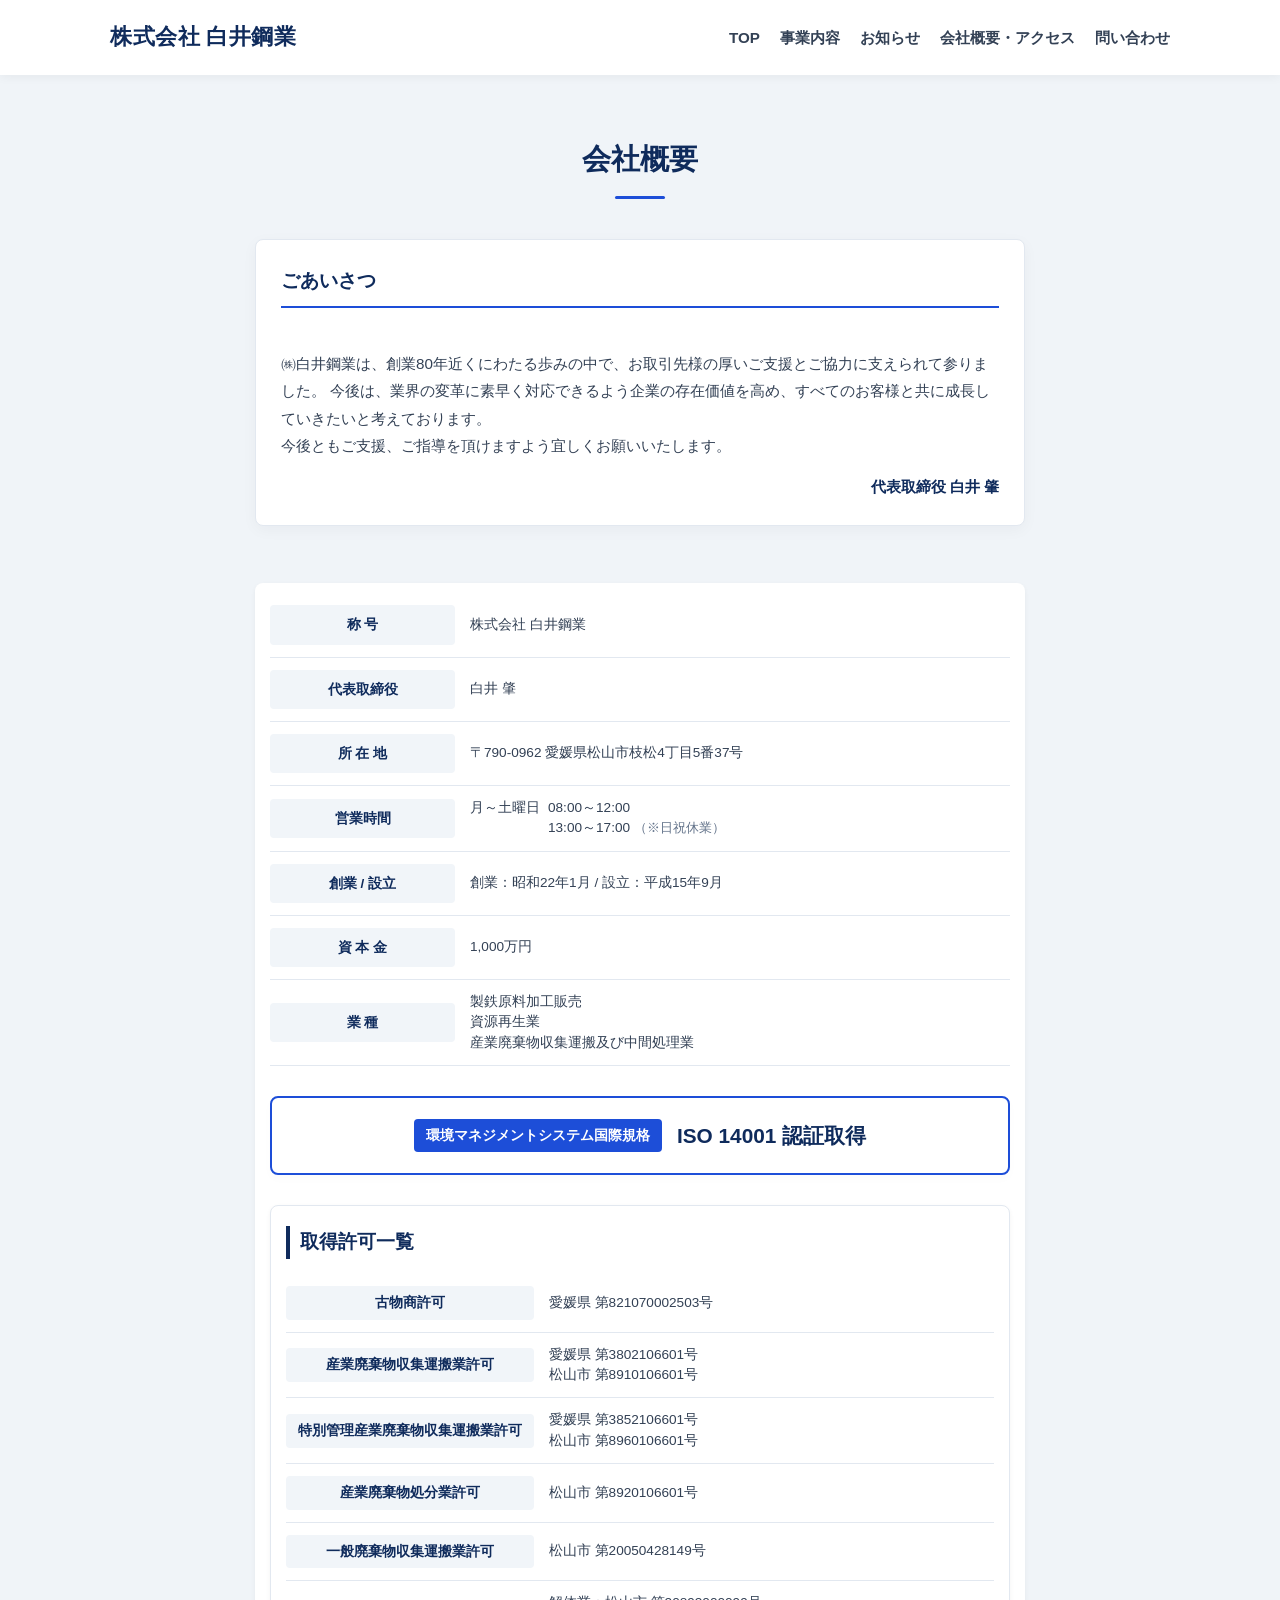
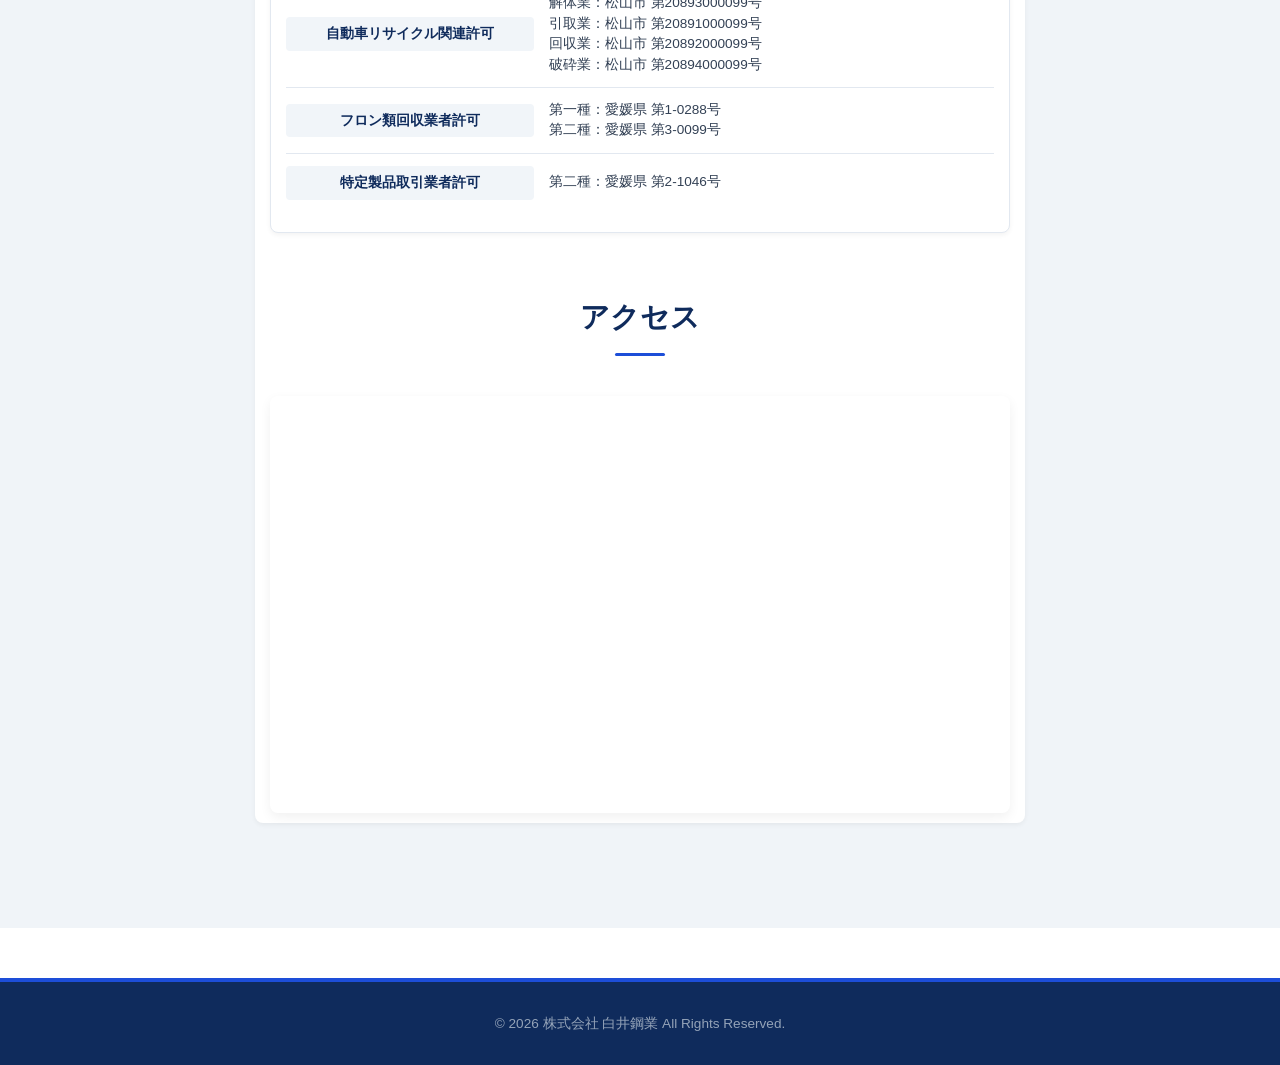
==== commit fa157a59: "Add files via upload" ====
--- a/about.html
+++ b/about.html
@@ -91,19 +91,6 @@
                     <div class="profile-val">製鉄原料加工販売<br>
                                              資源再生業<br>
                                              産業廃棄物収集運搬及び中間処理業</div>
-                </div>
-                <div class="profile-item">
-                    <div class="profile-label">主要取引先</div>
-                    <div class="profile-val">
-                        新日本製鐵(株)<br> 
-                        神戸製鋼(株)<br> 
-                        (株)宇部スチール<br>
-                        住友商事 住商鉄鋼販売(株)<br>
-                        伊藤忠商事(株) <br> 
-                        三菱商事(株)メタルワン<br>
-                        <small style="color: #64748b;">（順不同・敬称略）</small>
-                    </div>
-                </div>
             </div>
 
             <!-- ISO 14001 ボックス -->
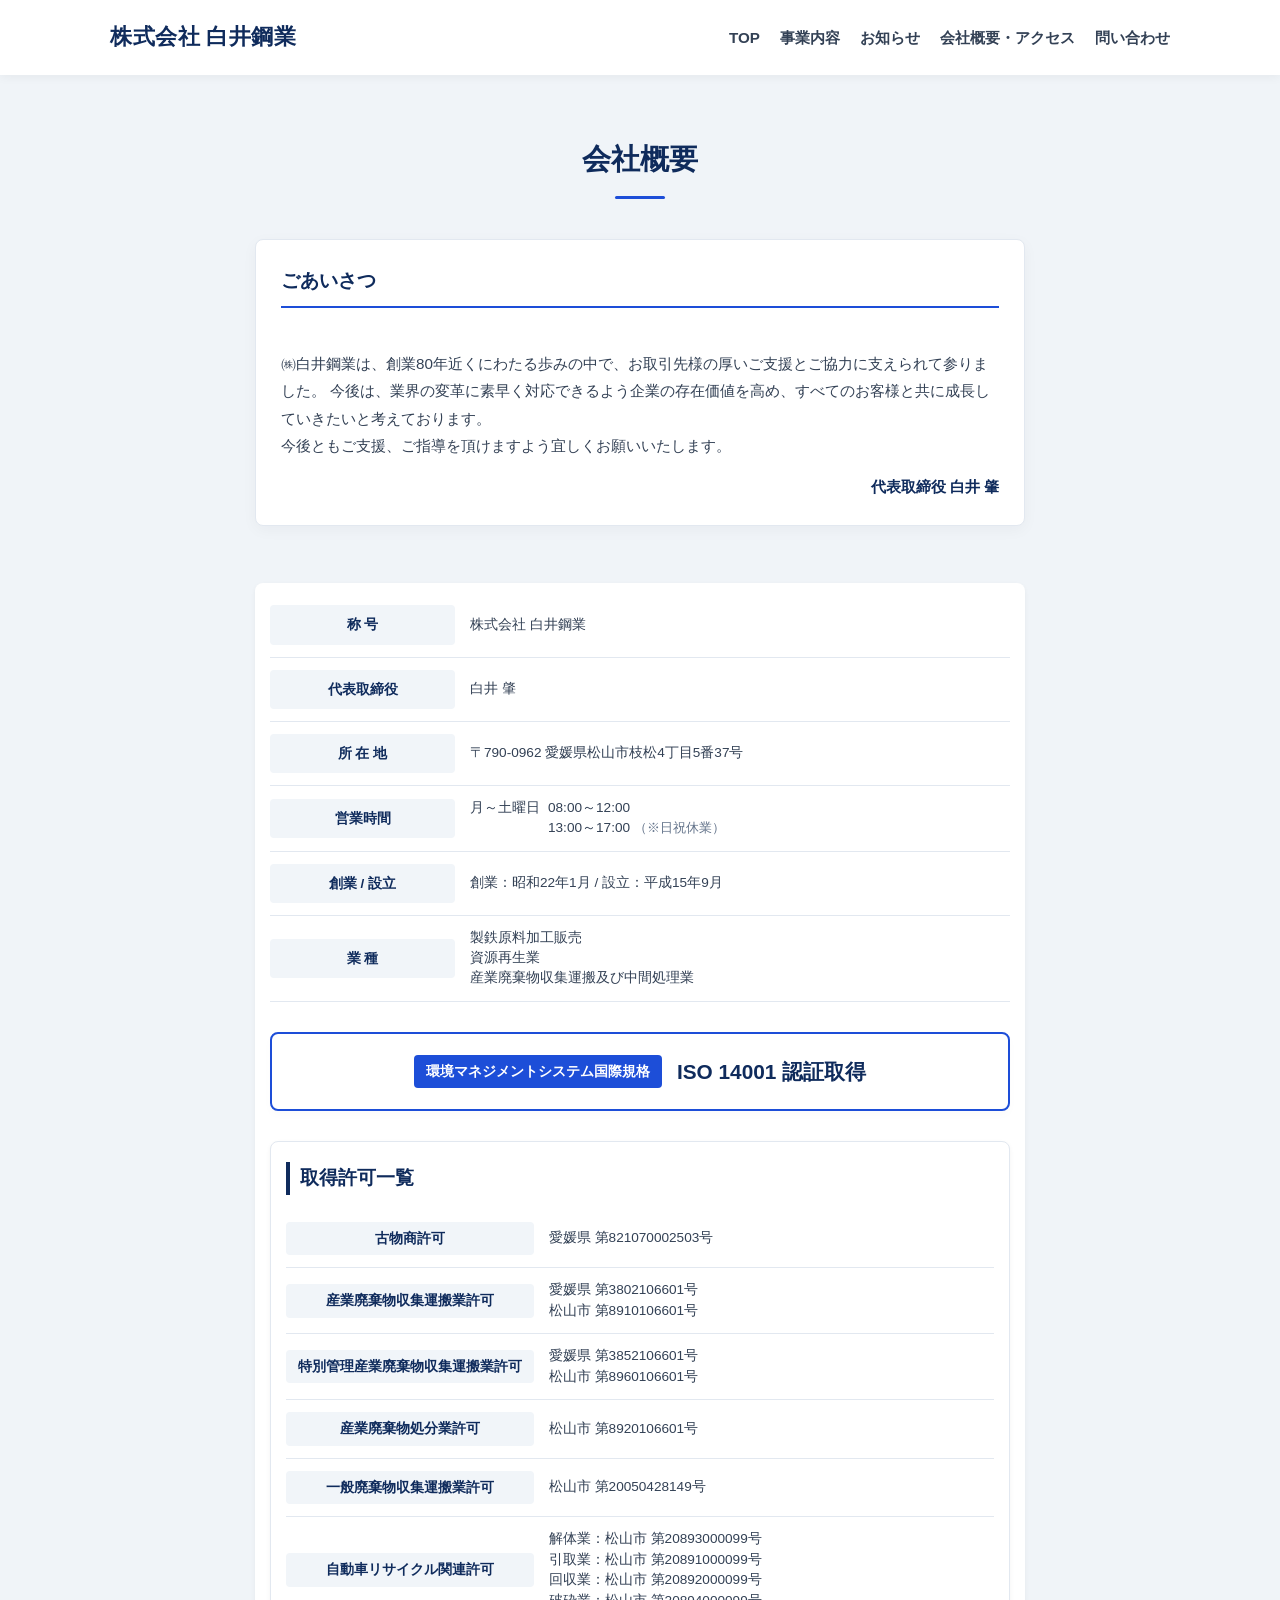
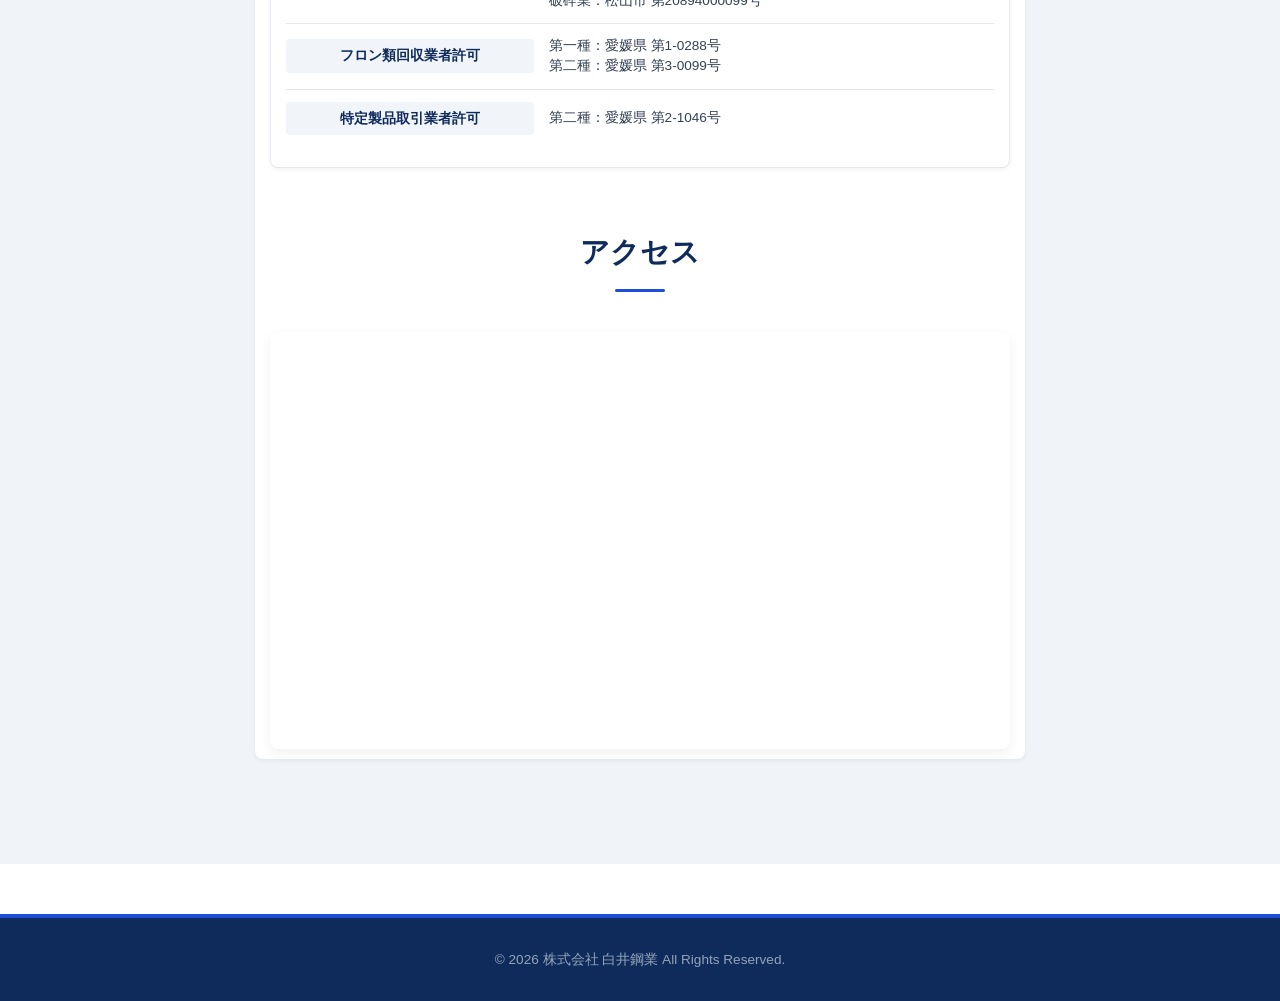
==== commit 07de5388: "Update about.html" ====
--- a/about.html
+++ b/about.html
@@ -81,10 +81,6 @@
                 <div class="profile-item">
                     <div class="profile-label">創業 / 設立</div>
                     <div class="profile-val">創業：昭和22年1月 / 設立：平成15年9月</div>
-                </div>
-                <div class="profile-item">
-                    <div class="profile-label">資 本 金</div>
-                    <div class="profile-val">1,000万円</div>
                 </div>
                 <div class="profile-item">
                     <div class="profile-label">業 種</div>
@@ -193,4 +189,4 @@
     </script>
 
 </body>
-</html>+</html>
--- a/style.css
+++ b/style.css
@@ -304,14 +304,239 @@
     .item-title { font-size: 0.88rem !important; margin-bottom: 1px !important; }
     .item-desc { font-size: 0.75rem !important; line-height: 1.25 !important; }
 
-    .contact-box { padding: 15px 10px !important; }
-    .tel-card { padding: 8px 10px !important; margin: 0 0 10px 0 !important; border-radius: 6px !important; }
-    .tel-number { font-size: 2.2rem; }
-    .tel-number a { pointer-events: auto; color: var(--secondary-color); text-decoration: underline; font-size: 1.3rem !important; }
-    .sub-contact-line { flex-direction: column; gap: 4px !important; font-size: 0.78rem !important; align-items: center; margin-bottom: 10px !important; }
-
     #business .grid, #business .business-grid, #business .business-list { display: flex !important; flex-direction: column !important; gap: 5px !important; }
     #business .card, #business .business-card { margin: 0 !important; padding: 6px 8px !important; border-radius: 5px !important; }
     #business h3, #business .business-card h3 { font-size: 0.8rem !important; font-weight: 600 !important; line-height: 1.2 !important; margin: 0 !important; }
 }
 
+
+/* ------------------------------------------
+   📱 スマホ専用：事業内容 ＆ 新着情報のサイズ微調整 (768px以下)
+   ------------------------------------------ */
+@media screen and (max-width: 768px) {
+
+    /* --- 事業内容セクション --- */
+    /* 「確かな信頼と各種許認可に基づき…」の文言 */
+    #business p {
+        font-size: 0.85rem !important; /* 少し小さくスッキリ */
+        margin-bottom: 20px !important;
+        line-height: 1.5 !important;
+    }
+    
+    /* 事業内容カード（8つのマス） */
+    #business .business-card-grid {
+        grid-template-columns: 1fr 1fr !important; /* 2列配置 */
+        gap: 8px !important;
+    }
+    #business .business-card {
+        font-size: 0.85rem !important; /* マスの中身も控えめなサイズに */
+        padding: 10px 6px !important;
+        min-height: 55px !important;
+        line-height: 1.3 !important;
+    }
+
+    /* 「個人のお客様は…」の注意書き */
+    .individual-note {
+        font-size: 0.8rem !important;
+        margin-top: 15px !important;
+    }
+
+    /* 「初めてお持ち込みされる方へ」のボタン枠 */
+    #business div[style*="border: 2px solid"] {
+        padding: 12px 15px !important; /* 枠のパディングをコンパクトに */
+    }
+    #business div[style*="border: 2px solid"] a {
+        font-size: 0.88rem !important; /* 文字サイズを大きすぎず統一 */
+        line-height: 1.4 !important;
+    }
+
+
+    /* --- 新着情報（お知らせ）セクション --- */
+    /* お知らせ枠全体 */
+    .news-frame {
+        padding: 16px 14px !important;
+    }
+
+    /* 日付とタイトルの行 */
+    .news-list li {
+        padding: 10px 0 !important;
+        font-size: 0.88rem !important; /* お知らせの本文サイズをスッキリ化 */
+        line-height: 1.4 !important;
+    }
+
+    /* 日付の部分 */
+    .news-list li span[style*="min-width"] {
+        font-size: 0.8rem !important; /* 日付は少し控えめに */
+        min-width: 85px !important;
+    }
+
+    /* 「お知らせ一覧を見る ＞」リンク */
+    .news-frame a {
+        font-size: 0.85rem !important;
+    }
+}
+
+
+/* ------------------------------------------
+   📱 スマホ専用のお問い合わせ調整 (768px以下)
+   ------------------------------------------ */
+@media screen and (max-width: 768px) {
+
+    /* お問い合わせ枠全体 */
+    .contact-box { 
+        padding: 20px 15px !important; 
+    }
+    
+    /* 「お見積もり・ご相談は無料です」の文言 */
+    .contact-box > p {
+        font-size: 0.95rem !important;
+        line-height: 1.5 !important;
+    }
+
+    /* 電話番号の白いカード枠 */
+    .tel-card { 
+        padding: 15px 10px !important; 
+        margin: 15px 0 !important; 
+        border-radius: 8px !important; 
+    }
+    .tel-card label {
+        font-size: 0.85rem !important;
+    }
+
+    /* 電話番号本体のサイズをスマホ用にスッキリ調整 */
+    .tel-number { 
+        font-size: 1.8rem !important; 
+        line-height: 1.2 !important;
+    }
+    .tel-number a { 
+        font-size: 1.8rem !important; /* でかすぎず小さすぎないちょうど良いサイズ */
+        color: var(--primary-color) !important;
+        text-decoration: none !important;
+    }
+
+    /* FAX と E-MAIL の行 */
+    .sub-contact-line { 
+        flex-direction: column !important; 
+        gap: 6px !important; 
+        font-size: 0.88rem !important; 
+        align-items: center !important; 
+        margin-top: 15px !important;
+        margin-bottom: 10px !important; 
+    }
+
+    /* 受付時間の注意書き */
+    .contact-box p:last-child {
+        font-size: 0.8rem !important;
+        margin-top: 15px !important;
+    }
+}
+
+/* ==========================================
+   受付時間：8:00と13:00を縦綺麗に揃える
+   ========================================== */
+.contact-hours-box {
+    display: flex;
+    justify-content: center;
+    align-items: flex-start;
+    gap: 8px; /* 「月～土」と「08:00」の間の余白 */
+    margin-top: 25px;
+    color: #64748b;
+    font-size: 0.95rem;
+    line-height: 1.6;
+}
+
+.hours-title {
+    flex-shrink: 0; /* 「受付時間： 月～土」が折り返されないように保持 */
+}
+
+.hours-time-list {
+    text-align: left;
+    display: flex;
+    flex-direction: column;
+}
+
+.hours-time-list .holiday {
+    font-size: 0.9em;
+}
+
+/* 📱 スマホ用調整（画面幅に合わせてスッキリ収める） */
+@media screen and (max-width: 768px) {
+    .contact-hours-box {
+        font-size: 0.8rem !important; /* スマホ画面で1行に収まるサイズ */
+        gap: 6px !important;
+        margin-top: 20px !important;
+    }
+}
+/* ==========================================
+   お問い合わせ欄：PC/スマホ表示切り替え
+   ========================================== */
+
+/* 通常時（PC）：スマホ用を非表示 */
+.sp-contact-info {
+    display: none;
+}
+
+/* スマホ用テーブル基本CSS */
+.contact-info-table {
+    display: table;
+    margin: 18px auto 0 auto;
+    font-size: 0.82rem;
+    color: #334155;
+    text-align: left;
+}
+.info-row {
+    display: table-row;
+    line-height: 1.8;
+}
+.info-label {
+    display: table-cell;
+    font-weight: bold;
+    color: var(--primary-color);
+    text-align: justify;
+    text-align-last: justify;
+    padding-right: 4px;
+    vertical-align: top;
+}
+.info-colon {
+    display: table-cell;
+    font-weight: bold;
+    color: var(--primary-color);
+    padding: 0 6px;
+    vertical-align: top;
+}
+.info-value {
+    display: table-cell;
+    vertical-align: top;
+    color: #334155;
+}
+.info-value a {
+    color: #334155;
+    word-break: break-all;
+}
+.hours-inner {
+    display: flex;
+    flex-direction: column;
+}
+.hours-inner .holiday {
+    color: #64748b;
+    font-size: 0.88em;
+}
+
+/* 📱 スマホ表示時（768px以下）：PC用を隠してスマホ用を表示 */
+@media screen and (max-width: 768px) {
+    .pc-contact-info {
+        display: none !important; /* PC用を完全に隠す */
+    }
+    .sp-contact-info {
+        display: block !important; /* スマホ用を表示する */
+    }
+}
+
+/* 📱 スマホ時：三本線ボタンの位置を直接固定指定で調整 */
+@media screen and (max-width: 768px) {
+    .menu-btn {
+        position: relative !important;
+        right: 8px !important; /* ←★数字を大きくすると「左」に、小さくすると「右」に移動します */
+        margin-left: auto !important;
+    }
+}
